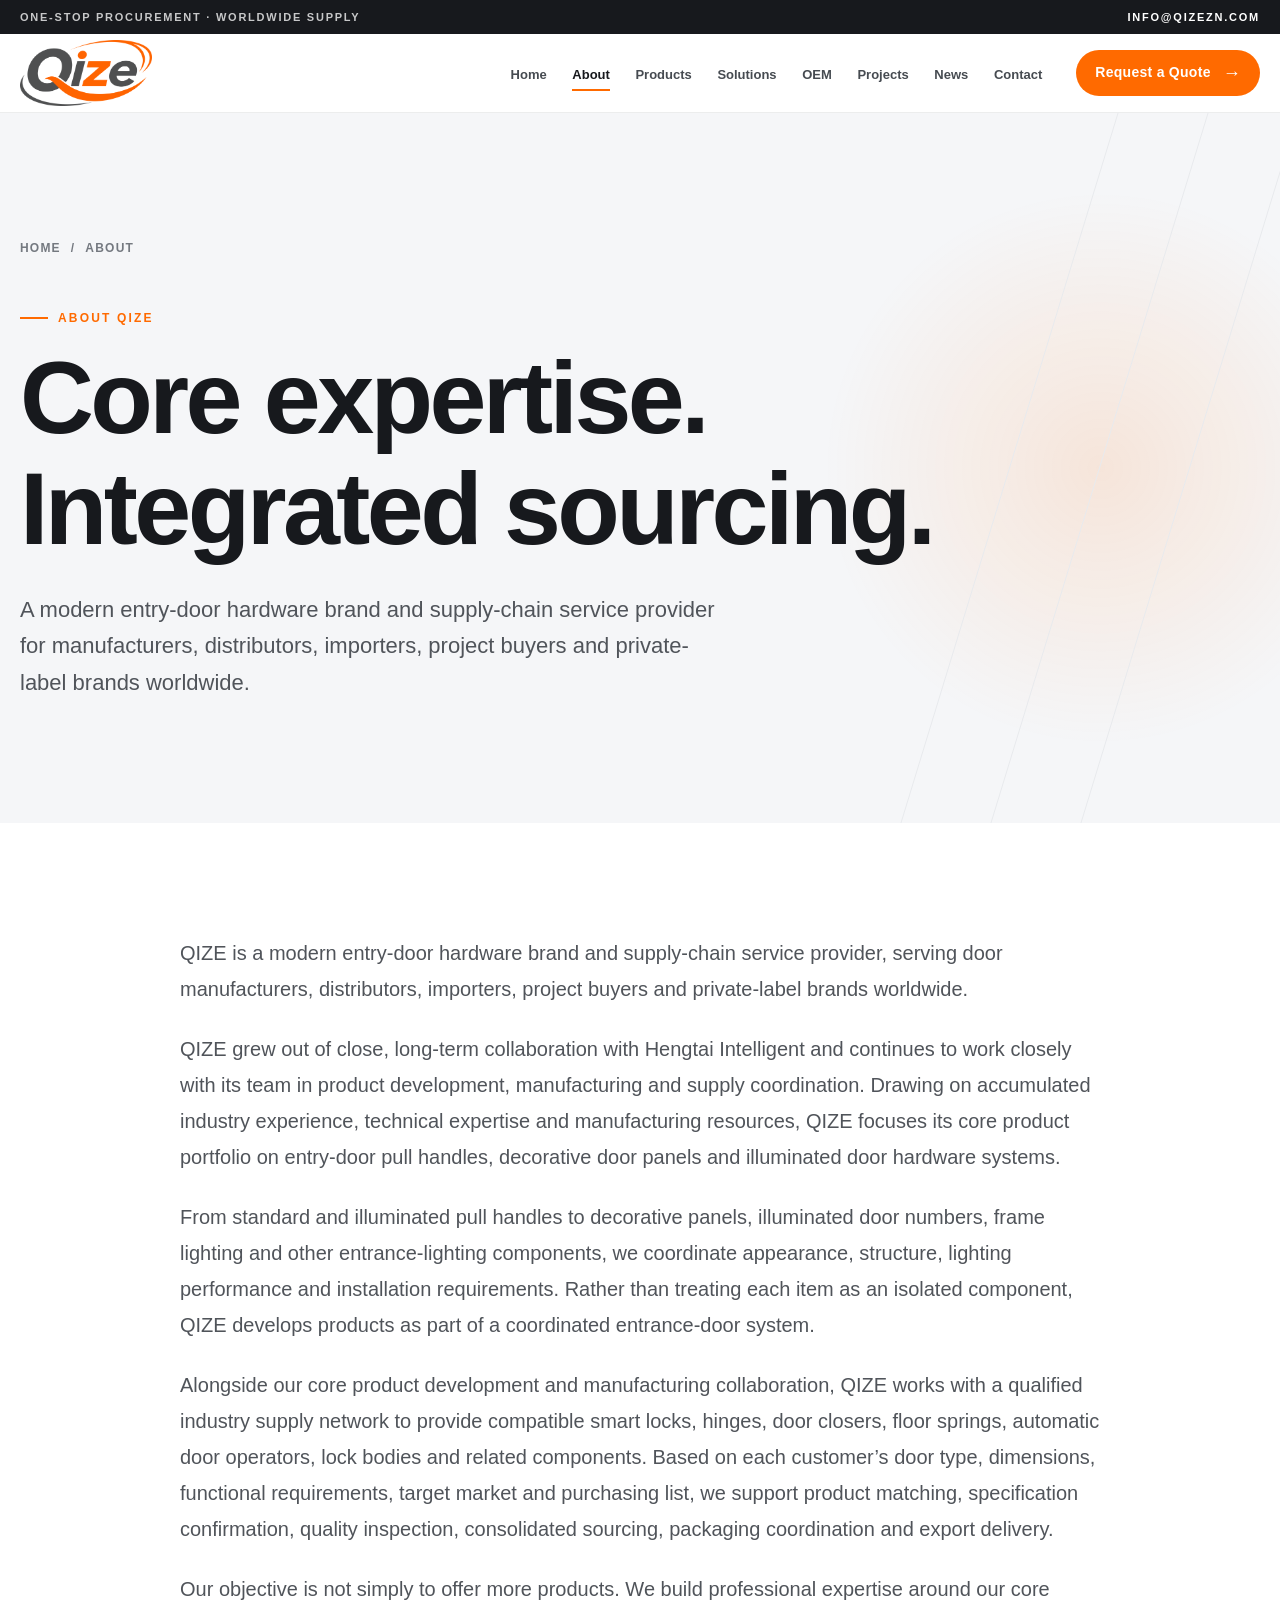
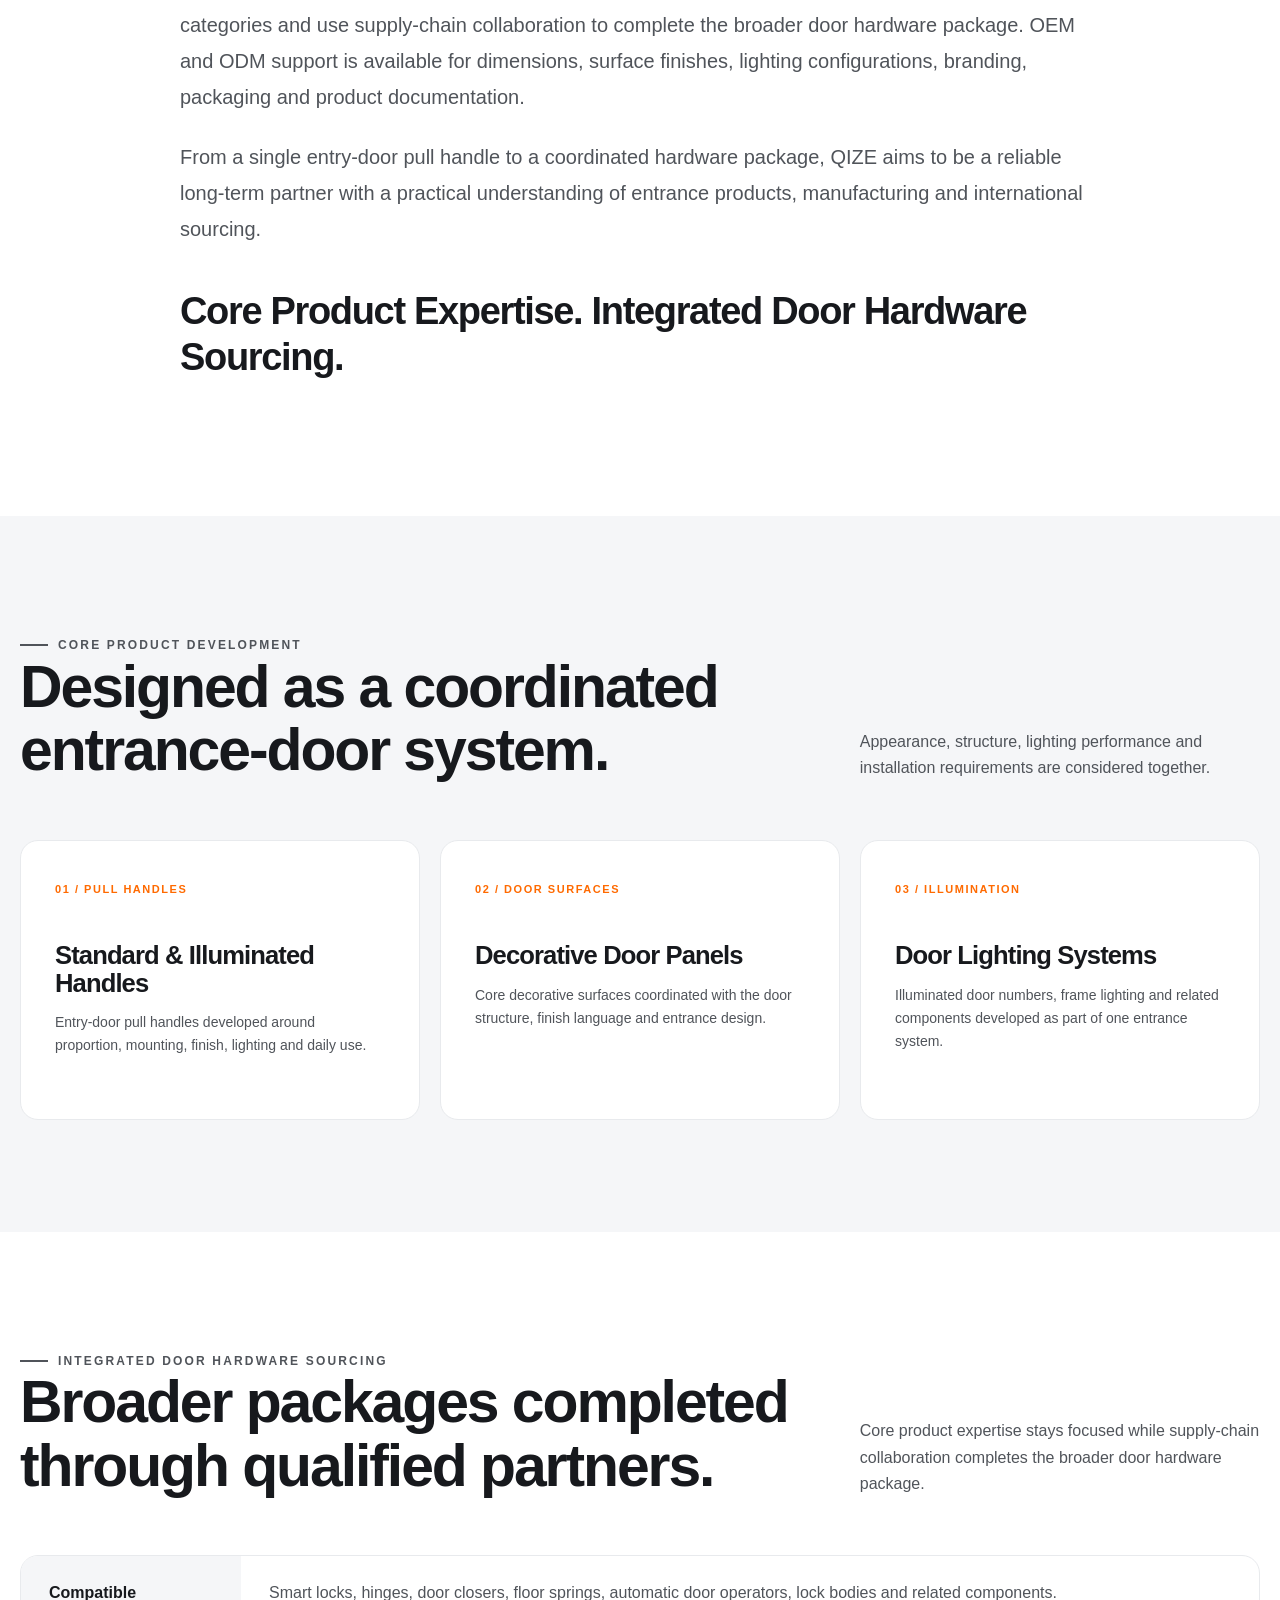
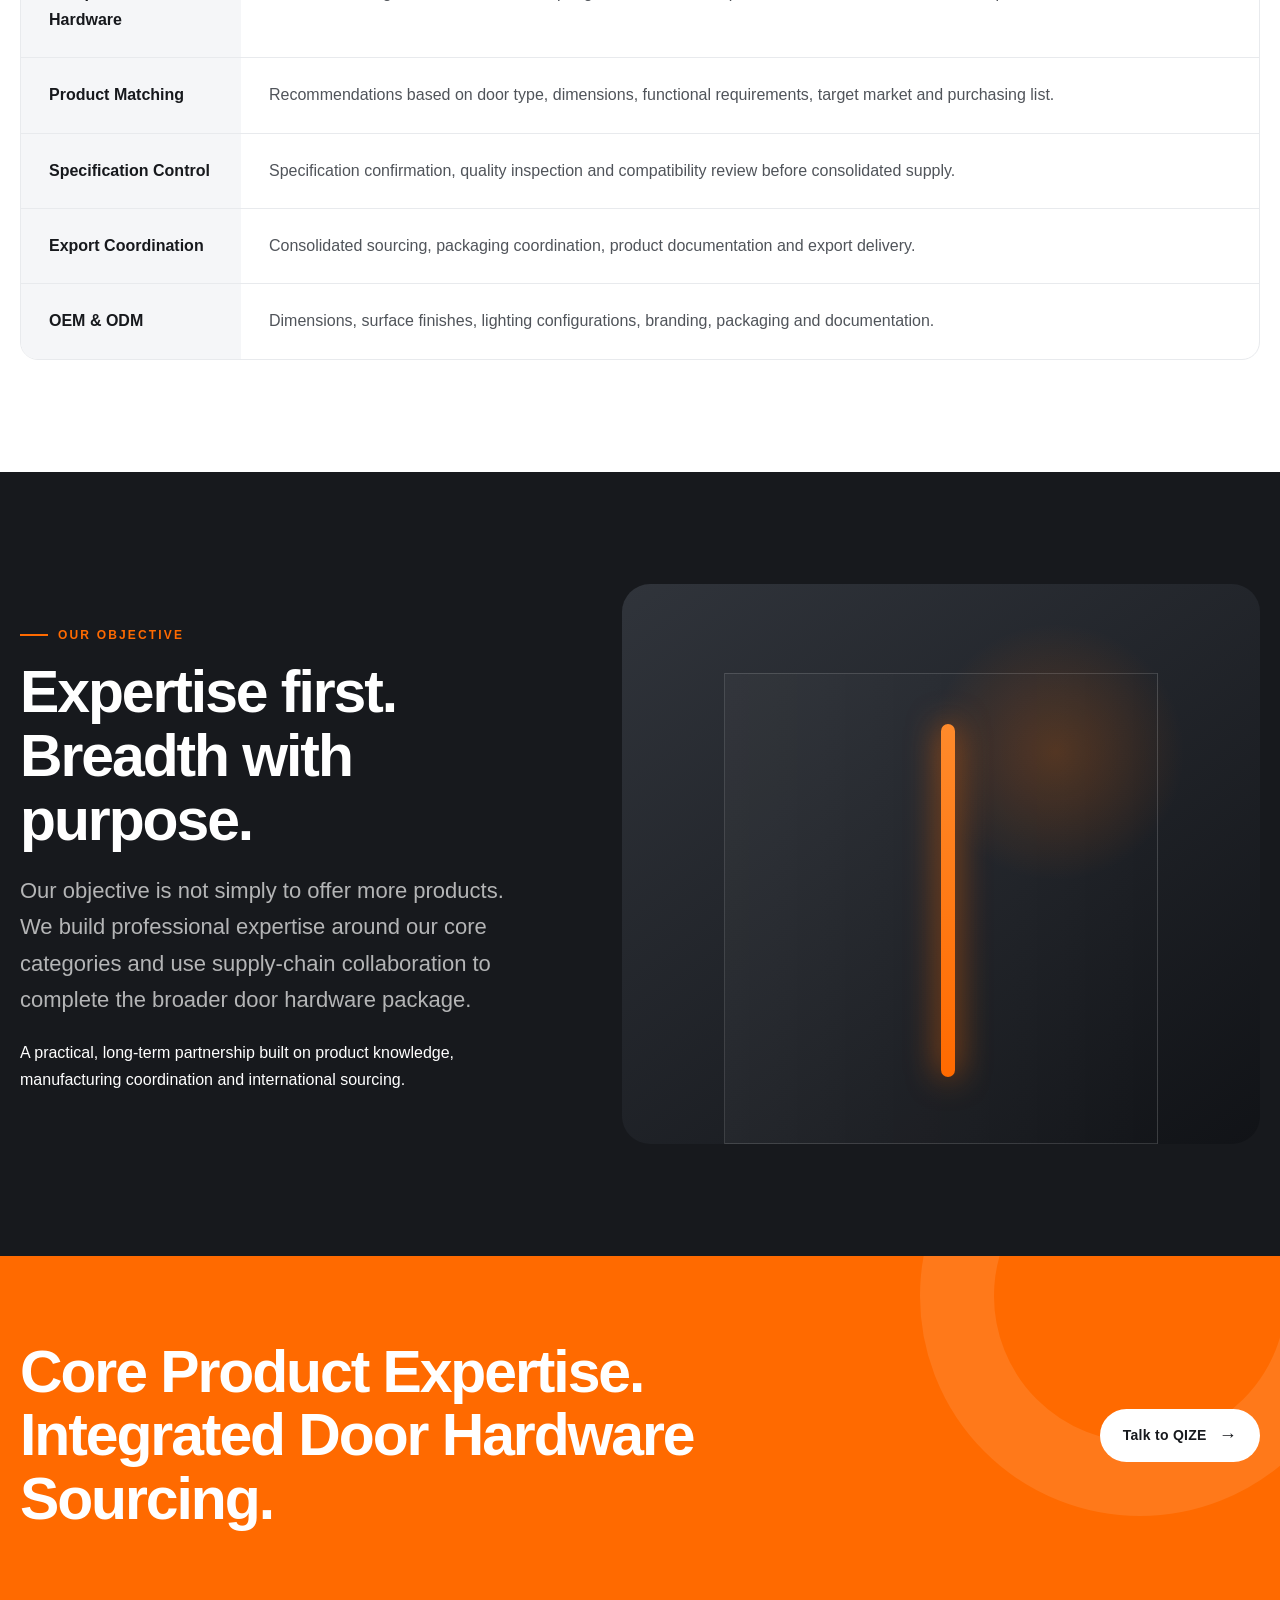
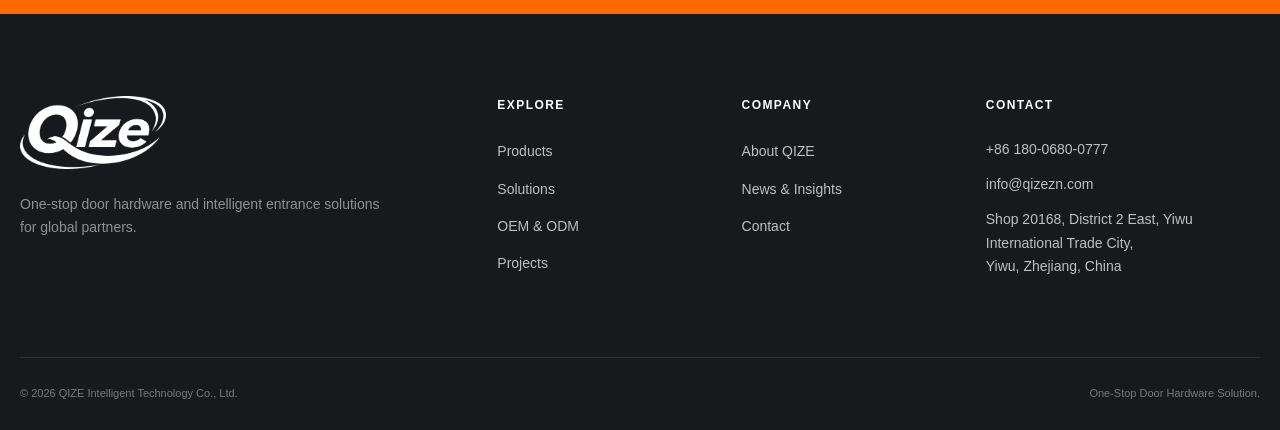
==== about/index.html @ 773aa188 "feat: launch QIZE corporate website foundation" ====
<!doctype html>
<html lang="en">
  <head>
    <meta charset="utf-8" />
    <meta name="viewport" content="width=device-width, initial-scale=1" />
    <title>About QIZE | Global Door Hardware Supplier</title>
    <meta
      name="description"
      content="QIZE is a modern entry-door hardware brand and supply-chain service provider focused on pull handles, decorative door panels, illuminated systems and integrated sourcing."
    />
    <meta name="theme-color" content="#17191d" />
    <link rel="canonical" href="https://www.qizezn.com/about/" />
    <link rel="icon" href="../assets/images/qize-logo.png" />
    <link rel="stylesheet" href="../assets/css/styles.css" />
  </head>
  <body>
    <a class="skip-link" href="#main">Skip to content</a>
    <div class="topbar">
      <div class="container">
        <span>One-Stop Procurement · Worldwide Supply</span>
        <span><a href="mailto:info@qizezn.com">info@qizezn.com</a></span>
      </div>
    </div>
    <header class="site-header">
      <div class="container header-inner">
        <a class="brand" href="../" aria-label="QIZE home">
          <img src="../assets/images/qize-logo.png" alt="QIZE" />
        </a>
        <nav class="desktop-nav" aria-label="Primary navigation">
          <a class="nav-link" href="../">Home</a>
          <a class="nav-link" href="../about/">About</a>
          <a class="nav-link" href="../products/">Products</a>
          <a class="nav-link" href="../solutions/">Solutions</a>
          <a class="nav-link" href="../oem/">OEM</a>
          <a class="nav-link" href="../projects/">Projects</a>
          <a class="nav-link" href="../news/">News</a>
          <a class="nav-link" href="../contact/">Contact</a>
        </nav>
        <a class="btn btn-primary header-cta" href="../contact/">
          Request a Quote <span class="arrow">→</span>
        </a>
        <button class="menu-toggle" type="button" aria-label="Open navigation" aria-expanded="false" data-menu-toggle>
          <span></span><span></span><span></span>
        </button>
      </div>
    </header>

    <main id="main">
      <section class="page-hero">
        <div class="container reveal">
          <div class="breadcrumb"><a href="../">Home</a><span>About</span></div>
          <p class="eyebrow">About QIZE</p>
          <h1>Core expertise. Integrated sourcing.</h1>
          <p class="lead">
            A modern entry-door hardware brand and supply-chain service provider
            for manufacturers, distributors, importers, project buyers and
            private-label brands worldwide.
          </p>
        </div>
      </section>

      <section class="section">
        <div class="container narrative reveal">
          <p>
            QIZE is a modern entry-door hardware brand and supply-chain service
            provider, serving door manufacturers, distributors, importers,
            project buyers and private-label brands worldwide.
          </p>
          <p>
            QIZE grew out of close, long-term collaboration with Hengtai
            Intelligent and continues to work closely with its team in product
            development, manufacturing and supply coordination. Drawing on
            accumulated industry experience, technical expertise and manufacturing
            resources, QIZE focuses its core product portfolio on entry-door pull
            handles, decorative door panels and illuminated door hardware systems.
          </p>
          <p>
            From standard and illuminated pull handles to decorative panels,
            illuminated door numbers, frame lighting and other entrance-lighting
            components, we coordinate appearance, structure, lighting performance
            and installation requirements. Rather than treating each item as an
            isolated component, QIZE develops products as part of a coordinated
            entrance-door system.
          </p>
          <p>
            Alongside our core product development and manufacturing collaboration,
            QIZE works with a qualified industry supply network to provide
            compatible smart locks, hinges, door closers, floor springs, automatic
            door operators, lock bodies and related components. Based on each
            customer’s door type, dimensions, functional requirements, target
            market and purchasing list, we support product matching, specification
            confirmation, quality inspection, consolidated sourcing, packaging
            coordination and export delivery.
          </p>
          <p>
            Our objective is not simply to offer more products. We build
            professional expertise around our core categories and use supply-chain
            collaboration to complete the broader door hardware package. OEM and
            ODM support is available for dimensions, surface finishes, lighting
            configurations, branding, packaging and product documentation.
          </p>
          <p>
            From a single entry-door pull handle to a coordinated hardware package,
            QIZE aims to be a reliable long-term partner with a practical
            understanding of entrance products, manufacturing and international
            sourcing.
          </p>
          <p class="closing-line">
            Core Product Expertise. Integrated Door Hardware Sourcing.
          </p>
        </div>
      </section>

      <section class="section section-muted">
        <div class="container">
          <div class="section-heading reveal">
            <div>
              <p class="eyebrow">Core Product Development</p>
              <h2>Designed as a coordinated entrance-door system.</h2>
            </div>
            <p>Appearance, structure, lighting performance and installation requirements are considered together.</p>
          </div>
          <div class="content-grid">
            <article class="content-card reveal">
              <span class="tag">01 / Pull Handles</span>
              <h3>Standard &amp; Illuminated Handles</h3>
              <p>Entry-door pull handles developed around proportion, mounting, finish, lighting and daily use.</p>
            </article>
            <article class="content-card reveal">
              <span class="tag">02 / Door Surfaces</span>
              <h3>Decorative Door Panels</h3>
              <p>Core decorative surfaces coordinated with the door structure, finish language and entrance design.</p>
            </article>
            <article class="content-card reveal">
              <span class="tag">03 / Illumination</span>
              <h3>Door Lighting Systems</h3>
              <p>Illuminated door numbers, frame lighting and related components developed as part of one entrance system.</p>
            </article>
          </div>
        </div>
      </section>

      <section class="section">
        <div class="container">
          <div class="section-heading reveal">
            <div>
              <p class="eyebrow">Integrated Door Hardware Sourcing</p>
              <h2>Broader packages completed through qualified partners.</h2>
            </div>
            <p>Core product expertise stays focused while supply-chain collaboration completes the broader door hardware package.</p>
          </div>
          <div class="feature-table reveal">
            <div class="feature-row"><strong>Compatible Hardware</strong><span>Smart locks, hinges, door closers, floor springs, automatic door operators, lock bodies and related components.</span></div>
            <div class="feature-row"><strong>Product Matching</strong><span>Recommendations based on door type, dimensions, functional requirements, target market and purchasing list.</span></div>
            <div class="feature-row"><strong>Specification Control</strong><span>Specification confirmation, quality inspection and compatibility review before consolidated supply.</span></div>
            <div class="feature-row"><strong>Export Coordination</strong><span>Consolidated sourcing, packaging coordination, product documentation and export delivery.</span></div>
            <div class="feature-row"><strong>OEM &amp; ODM</strong><span>Dimensions, surface finishes, lighting configurations, branding, packaging and documentation.</span></div>
          </div>
        </div>
      </section>

      <section class="section section-dark">
        <div class="container split">
          <div class="reveal">
            <p class="eyebrow">Our Objective</p>
            <h2>Expertise first. Breadth with purpose.</h2>
            <p class="lead">
              Our objective is not simply to offer more products. We build
              professional expertise around our core categories and use
              supply-chain collaboration to complete the broader door hardware
              package.
            </p>
            <p>
              A practical, long-term partnership built on product knowledge,
              manufacturing coordination and international sourcing.
            </p>
          </div>
          <div class="split-panel reveal" aria-hidden="true"></div>
        </div>
      </section>

      <section class="cta-band">
        <div class="container cta-inner">
          <h2>Core Product Expertise. Integrated Door Hardware Sourcing.</h2>
          <a class="btn btn-light" href="../contact/">Talk to QIZE <span class="arrow">→</span></a>
        </div>
      </section>
    </main>

    <footer class="site-footer">
      <div class="container">
        <div class="footer-grid">
          <div class="footer-brand">
            <img src="../assets/images/qize-logo.png" alt="QIZE" />
            <p>One-stop door hardware and intelligent entrance solutions for global partners.</p>
          </div>
          <div>
            <div class="footer-title">Explore</div>
            <ul class="footer-links"><li><a href="../products/">Products</a></li><li><a href="../solutions/">Solutions</a></li><li><a href="../oem/">OEM &amp; ODM</a></li><li><a href="../projects/">Projects</a></li></ul>
          </div>
          <div>
            <div class="footer-title">Company</div>
            <ul class="footer-links"><li><a href="../about/">About QIZE</a></li><li><a href="../news/">News &amp; Insights</a></li><li><a href="../contact/">Contact</a></li></ul>
          </div>
          <div>
            <div class="footer-title">Contact</div>
            <div class="footer-contact"><a href="tel:+8618006800777">+86 180-0680-0777</a><a href="mailto:info@qizezn.com">info@qizezn.com</a><address>Shop 20168, District 2 East, Yiwu International Trade City,<br />Yiwu, Zhejiang, China</address></div>
          </div>
        </div>
        <div class="footer-bottom"><span>© <span data-year>2026</span> QIZE Intelligent Technology Co., Ltd.</span><span>One-Stop Door Hardware Solution.</span></div>
      </div>
    </footer>
    <script src="../assets/js/site.js" defer></script>
  </body>
</html>
---- assets/css/styles.css ----
:root {
  --orange: #ff6a00;
  --orange-soft: #ff8a2b;
  --ink: #17191d;
  --charcoal: #272b33;
  --gray-700: #50545a;
  --gray-500: #747980;
  --gray-300: #d9dce1;
  --gray-200: #e8eaed;
  --gray-100: #f5f6f8;
  --white: #ffffff;
  --shadow-sm: 0 12px 32px rgba(23, 25, 29, 0.08);
  --shadow-lg: 0 30px 80px rgba(23, 25, 29, 0.14);
  --radius-sm: 10px;
  --radius-md: 18px;
  --radius-lg: 28px;
  --container: 1240px;
  --header-height: 78px;
  --ease: 220ms cubic-bezier(0.2, 0.7, 0.2, 1);
}

*,
*::before,
*::after {
  box-sizing: border-box;
}

html {
  scroll-behavior: smooth;
}

body {
  margin: 0;
  color: var(--ink);
  background: var(--white);
  font-family:
    Inter, "Helvetica Neue", Arial, "Noto Sans", "PingFang SC",
    "Microsoft YaHei", sans-serif;
  font-size: 16px;
  line-height: 1.65;
  -webkit-font-smoothing: antialiased;
}

body.nav-open {
  overflow: hidden;
}

img {
  display: block;
  max-width: 100%;
}

a {
  color: inherit;
  text-decoration: none;
}

button,
input,
textarea,
select {
  font: inherit;
}

button,
a {
  -webkit-tap-highlight-color: transparent;
}

::selection {
  color: var(--white);
  background: var(--orange);
}

.container {
  width: min(calc(100% - 40px), var(--container));
  margin-inline: auto;
}

.section {
  padding: 112px 0;
}

.section-tight {
  padding: 76px 0;
}

.section-muted {
  background: var(--gray-100);
}

.section-dark {
  color: var(--white);
  background: var(--ink);
}

.eyebrow {
  display: inline-flex;
  align-items: center;
  gap: 10px;
  margin: 0 0 18px;
  color: var(--orange);
  font-size: 12px;
  font-weight: 760;
  letter-spacing: 0.18em;
  line-height: 1.2;
  text-transform: uppercase;
}

.eyebrow::before {
  width: 28px;
  height: 2px;
  background: currentColor;
  content: "";
}

h1,
h2,
h3,
p {
  margin-top: 0;
}

h1,
h2,
h3 {
  line-height: 1.08;
  letter-spacing: -0.035em;
}

h1 {
  margin-bottom: 28px;
  font-size: clamp(48px, 7.4vw, 104px);
  font-weight: 680;
}

h2 {
  margin-bottom: 22px;
  font-size: clamp(38px, 4.6vw, 66px);
  font-weight: 660;
}

h3 {
  margin-bottom: 14px;
  font-size: clamp(22px, 2vw, 30px);
  font-weight: 660;
}

.lead {
  max-width: 700px;
  color: var(--gray-700);
  font-size: clamp(18px, 2vw, 22px);
  line-height: 1.65;
}

.section-dark .lead {
  color: rgba(255, 255, 255, 0.68);
}

.section-heading {
  display: grid;
  grid-template-columns: minmax(0, 1fr) minmax(260px, 0.52fr);
  gap: 70px;
  align-items: end;
  margin-bottom: 58px;
}

.section-heading h2 {
  max-width: 850px;
  margin-bottom: 0;
}

.section-heading p {
  margin: 0;
  color: var(--gray-700);
}

.button-row {
  display: flex;
  flex-wrap: wrap;
  gap: 14px;
  margin-top: 34px;
}

.btn {
  display: inline-flex;
  min-height: 52px;
  align-items: center;
  justify-content: center;
  gap: 12px;
  padding: 14px 22px;
  border: 1px solid transparent;
  border-radius: 999px;
  cursor: pointer;
  font-size: 14px;
  font-weight: 720;
  letter-spacing: 0.02em;
  transition:
    transform var(--ease),
    background-color var(--ease),
    border-color var(--ease),
    color var(--ease);
}

.btn:hover {
  transform: translateY(-2px);
}

.btn-primary {
  color: var(--white);
  background: var(--orange);
}

.btn-primary:hover {
  background: #ed6200;
}

.btn-dark {
  color: var(--white);
  background: var(--ink);
}

.btn-dark:hover {
  background: var(--charcoal);
}

.btn-outline {
  color: var(--ink);
  border-color: var(--gray-300);
  background: transparent;
}

.btn-outline:hover {
  border-color: var(--ink);
}

.btn-light {
  color: var(--ink);
  background: var(--white);
}

.btn .arrow {
  font-size: 18px;
  line-height: 1;
  transition: transform var(--ease);
}

.btn:hover .arrow {
  transform: translateX(4px);
}

.topbar {
  position: relative;
  z-index: 20;
  color: rgba(255, 255, 255, 0.76);
  background: var(--ink);
  font-size: 11px;
  font-weight: 650;
  letter-spacing: 0.16em;
  text-transform: uppercase;
}

.topbar .container {
  display: flex;
  min-height: 34px;
  align-items: center;
  justify-content: space-between;
  gap: 20px;
}

.topbar a {
  color: var(--white);
  transition: color var(--ease);
}

.topbar a:hover {
  color: var(--orange);
}

.site-header {
  position: sticky;
  top: 0;
  z-index: 50;
  border-bottom: 1px solid rgba(23, 25, 29, 0.08);
  background: rgba(255, 255, 255, 0.92);
  backdrop-filter: blur(16px);
}

.header-inner {
  display: flex;
  min-height: var(--header-height);
  align-items: center;
  justify-content: space-between;
  gap: 34px;
}

.brand {
  display: inline-flex;
  flex: 0 0 auto;
  align-items: center;
}

.brand img {
  width: 132px;
  height: auto;
}

.desktop-nav {
  display: flex;
  align-items: center;
  gap: clamp(18px, 2vw, 32px);
  margin-left: auto;
}

.nav-link {
  position: relative;
  padding: 28px 0 24px;
  color: #464b51;
  font-size: 13px;
  font-weight: 680;
}

.nav-link::after {
  position: absolute;
  right: 0;
  bottom: 19px;
  left: 0;
  height: 2px;
  background: var(--orange);
  content: "";
  transform: scaleX(0);
  transform-origin: right;
  transition: transform var(--ease);
}

.nav-link:hover,
.nav-link.active {
  color: var(--ink);
}

.nav-link:hover::after,
.nav-link.active::after {
  transform: scaleX(1);
  transform-origin: left;
}

.header-cta {
  min-height: 44px;
  padding: 10px 18px;
}

.menu-toggle {
  display: none;
  width: 44px;
  height: 44px;
  padding: 0;
  border: 0;
  background: transparent;
  cursor: pointer;
}

.menu-toggle span {
  display: block;
  width: 22px;
  height: 2px;
  margin: 5px auto;
  background: var(--ink);
  transition:
    transform var(--ease),
    opacity var(--ease);
}

.nav-open .menu-toggle span:first-child {
  transform: translateY(7px) rotate(45deg);
}

.nav-open .menu-toggle span:nth-child(2) {
  opacity: 0;
}

.nav-open .menu-toggle span:last-child {
  transform: translateY(-7px) rotate(-45deg);
}

.hero {
  position: relative;
  min-height: calc(100svh - 112px);
  overflow: hidden;
  background:
    radial-gradient(circle at 88% 20%, rgba(255, 106, 0, 0.1), transparent 28%),
    linear-gradient(135deg, #ffffff 0%, #f5f6f8 100%);
}

.hero .container {
  display: grid;
  min-height: calc(100svh - 112px);
  grid-template-columns: minmax(0, 1.08fr) minmax(420px, 0.92fr);
  gap: 60px;
  align-items: center;
  padding-top: 74px;
  padding-bottom: 74px;
}

.hero-copy {
  position: relative;
  z-index: 2;
}

.hero h1 span {
  display: block;
  color: var(--orange);
}

.hero-copy .lead {
  max-width: 640px;
}

.hero-note {
  display: flex;
  flex-wrap: wrap;
  gap: 10px 24px;
  margin-top: 36px;
  color: var(--gray-700);
  font-size: 13px;
  font-weight: 620;
}

.hero-note span {
  display: inline-flex;
  align-items: center;
  gap: 9px;
}

.hero-note span::before {
  width: 6px;
  height: 6px;
  border-radius: 50%;
  background: var(--orange);
  content: "";
}

.hero-visual {
  position: relative;
  min-height: 640px;
}

.door-stage {
  position: absolute;
  inset: 2% 0 2% 10%;
  overflow: hidden;
  border-radius: var(--radius-lg);
  background:
    linear-gradient(90deg, transparent 49.8%, rgba(255, 255, 255, 0.05) 50%),
    linear-gradient(#202329, #0e0f12);
  box-shadow: var(--shadow-lg);
}

.door-stage::before {
  position: absolute;
  inset: 0;
  opacity: 0.45;
  background:
    linear-gradient(115deg, transparent 0 44%, rgba(255, 255, 255, 0.035) 45% 46%, transparent 47%),
    linear-gradient(65deg, transparent 0 64%, rgba(255, 255, 255, 0.025) 65% 66%, transparent 67%);
  content: "";
}

.door-panel {
  position: absolute;
  inset: 50px 46px;
  border: 1px solid rgba(255, 255, 255, 0.1);
  background:
    linear-gradient(90deg, rgba(255, 255, 255, 0.04), transparent 22%),
    #191b20;
}

.door-panel::before,
.door-panel::after {
  position: absolute;
  right: 9%;
  left: 9%;
  height: 1px;
  background: rgba(255, 255, 255, 0.1);
  content: "";
}

.door-panel::before {
  top: 30%;
}

.door-panel::after {
  bottom: 25%;
}

.pull-handle {
  position: absolute;
  top: 19%;
  bottom: 18%;
  left: 42%;
  width: 38px;
  border: 1px solid rgba(255, 255, 255, 0.28);
  border-radius: 22px;
  background: linear-gradient(90deg, #24272d, #7b8087 48%, #272a30);
  box-shadow:
    -18px 0 35px rgba(0, 0, 0, 0.48),
    0 0 26px rgba(255, 106, 0, 0.24);
}

.pull-handle::before {
  position: absolute;
  inset: 12px 5px;
  border-radius: 16px;
  background: linear-gradient(180deg, var(--orange-soft), var(--orange), #c74f00);
  box-shadow: 0 0 24px rgba(255, 106, 0, 0.8);
  content: "";
  opacity: 0.84;
}

.pull-handle::after {
  position: absolute;
  top: 46%;
  left: 50%;
  width: 76px;
  height: 6px;
  border-radius: 4px;
  background: #4d5158;
  content: "";
  transform: translateX(-50%);
}

.visual-label {
  position: absolute;
  right: -12px;
  bottom: 52px;
  z-index: 2;
  width: 230px;
  padding: 24px;
  border-left: 3px solid var(--orange);
  color: var(--white);
  background: rgba(39, 43, 51, 0.92);
  box-shadow: var(--shadow-sm);
  backdrop-filter: blur(12px);
}

.visual-label strong {
  display: block;
  margin-bottom: 8px;
  font-size: 16px;
}

.visual-label span {
  color: rgba(255, 255, 255, 0.64);
  font-size: 12px;
}

.marquee {
  overflow: hidden;
  border-block: 1px solid var(--gray-200);
  background: var(--white);
}

.marquee-track {
  display: flex;
  width: max-content;
  animation: marquee 26s linear infinite;
}

.marquee-track span {
  padding: 18px 24px;
  color: var(--gray-700);
  font-size: 12px;
  font-weight: 700;
  letter-spacing: 0.13em;
  text-transform: uppercase;
}

.marquee-track span::after {
  margin-left: 48px;
  color: var(--orange);
  content: "•";
}

@keyframes marquee {
  to {
    transform: translateX(-50%);
  }
}

.product-grid {
  display: grid;
  grid-template-columns: repeat(12, minmax(0, 1fr));
  gap: 18px;
}

.product-card {
  position: relative;
  min-height: 370px;
  overflow: hidden;
  padding: 34px;
  border: 1px solid var(--gray-200);
  border-radius: var(--radius-md);
  background: var(--white);
  transition:
    transform var(--ease),
    box-shadow var(--ease),
    border-color var(--ease);
}

.product-card:nth-child(1),
.product-card:nth-child(6) {
  grid-column: span 7;
}

.product-card:nth-child(2),
.product-card:nth-child(5) {
  grid-column: span 5;
}

.product-card:nth-child(3),
.product-card:nth-child(4) {
  grid-column: span 6;
}

.product-card:hover {
  border-color: transparent;
  box-shadow: var(--shadow-lg);
  transform: translateY(-6px);
}

.product-number {
  color: var(--orange);
  font-size: 11px;
  font-weight: 760;
  letter-spacing: 0.16em;
}

.product-card h3 {
  max-width: 360px;
  margin-top: 22px;
}

.product-card p {
  position: relative;
  z-index: 2;
  max-width: 390px;
  color: var(--gray-700);
  font-size: 14px;
}

.product-art {
  position: absolute;
  right: 18px;
  bottom: 0;
  width: 46%;
  height: 70%;
  opacity: 0.9;
}

.product-art::before {
  position: absolute;
  right: 18%;
  bottom: 0;
  width: 50%;
  height: 88%;
  border-radius: 24px 24px 0 0;
  background: linear-gradient(120deg, #3f434a, #15171b);
  box-shadow: -18px 16px 35px rgba(23, 25, 29, 0.18);
  content: "";
}

.product-art::after {
  position: absolute;
  right: 39%;
  bottom: 14%;
  width: 8px;
  height: 55%;
  border-radius: 8px;
  background: var(--orange);
  box-shadow: 0 0 18px rgba(255, 106, 0, 0.7);
  content: "";
}

.product-card:nth-child(2) .product-art::after,
.product-card:nth-child(4) .product-art::after {
  width: 38px;
  height: 38px;
  border: 7px solid var(--orange);
  border-radius: 50%;
  background: transparent;
}

.product-card:nth-child(3) .product-art::before {
  width: 62%;
  height: 58%;
  border-radius: 50%;
}

.product-card:nth-child(3) .product-art::after {
  right: 20%;
  bottom: 24%;
  width: 60%;
  height: 8px;
}

.product-card:nth-child(5) .product-art::before {
  width: 76%;
  height: 48%;
  border-radius: 8px;
  background:
    repeating-linear-gradient(90deg, transparent 0 16px, rgba(255, 255, 255, 0.08) 17px 18px),
    #2b2e34;
}

.product-card:nth-child(6) .product-art::after {
  right: 26%;
  width: 18%;
  height: 6px;
  box-shadow:
    0 -35px 0 var(--orange),
    0 -70px 0 var(--orange);
}

.stats {
  display: grid;
  grid-template-columns: repeat(4, 1fr);
  border: 1px solid rgba(255, 255, 255, 0.12);
  border-radius: var(--radius-md);
}

.stat {
  min-height: 190px;
  padding: 34px;
  border-right: 1px solid rgba(255, 255, 255, 0.12);
}

.stat:last-child {
  border-right: 0;
}

.stat-value {
  display: block;
  margin-bottom: 18px;
  color: var(--orange);
  font-size: clamp(36px, 4vw, 56px);
  font-weight: 660;
  letter-spacing: -0.05em;
  line-height: 1;
}

.stat-label {
  color: rgba(255, 255, 255, 0.68);
  font-size: 13px;
}

.process-grid {
  display: grid;
  grid-template-columns: repeat(4, 1fr);
  gap: 1px;
  overflow: hidden;
  border: 1px solid var(--gray-200);
  border-radius: var(--radius-md);
  background: var(--gray-200);
}

.process-card {
  min-height: 310px;
  padding: 34px;
  background: var(--white);
}

.process-step {
  display: flex;
  width: 42px;
  height: 42px;
  align-items: center;
  justify-content: center;
  margin-bottom: 68px;
  border: 1px solid var(--gray-300);
  border-radius: 50%;
  color: var(--orange);
  font-size: 12px;
  font-weight: 760;
}

.process-card p {
  color: var(--gray-700);
  font-size: 14px;
}

.split {
  display: grid;
  grid-template-columns: minmax(0, 0.9fr) minmax(0, 1.1fr);
  gap: 80px;
  align-items: center;
}

.split-panel {
  position: relative;
  min-height: 560px;
  overflow: hidden;
  border-radius: var(--radius-lg);
  background:
    radial-gradient(circle at 68% 30%, rgba(255, 106, 0, 0.22), transparent 22%),
    linear-gradient(145deg, #30343b, #111317);
}

.split-panel::before {
  position: absolute;
  top: 16%;
  right: 16%;
  bottom: 0;
  left: 16%;
  border: 1px solid rgba(255, 255, 255, 0.14);
  background: linear-gradient(90deg, rgba(255, 255, 255, 0.035), transparent);
  content: "";
}

.split-panel::after {
  position: absolute;
  top: 25%;
  bottom: 12%;
  left: 50%;
  width: 14px;
  border-radius: 10px;
  background: linear-gradient(var(--orange-soft), var(--orange));
  box-shadow: 0 0 32px rgba(255, 106, 0, 0.72);
  content: "";
}

.check-list {
  display: grid;
  gap: 17px;
  margin: 34px 0 0;
  padding: 0;
  list-style: none;
}

.check-list li {
  display: flex;
  align-items: flex-start;
  gap: 14px;
  color: var(--gray-700);
}

.check-list li::before {
  display: flex;
  width: 24px;
  height: 24px;
  flex: 0 0 auto;
  align-items: center;
  justify-content: center;
  border-radius: 50%;
  color: var(--white);
  background: var(--orange);
  content: "✓";
  font-size: 12px;
  font-weight: 800;
}

.narrative {
  max-width: 920px;
  margin-inline: auto;
}

.narrative p {
  margin-bottom: 24px;
  color: var(--gray-700);
  font-size: clamp(17px, 1.6vw, 20px);
  line-height: 1.8;
}

.narrative .closing-line {
  margin-top: 42px;
  color: var(--ink);
  font-size: clamp(24px, 3vw, 38px);
  font-weight: 680;
  letter-spacing: -0.035em;
  line-height: 1.2;
}

.cta-band {
  position: relative;
  overflow: hidden;
  padding: 84px 0;
  color: var(--white);
  background: var(--orange);
}

.cta-band::after {
  position: absolute;
  top: -180px;
  right: -80px;
  width: 440px;
  height: 440px;
  border: 74px solid rgba(255, 255, 255, 0.1);
  border-radius: 50%;
  content: "";
}

.cta-inner {
  position: relative;
  z-index: 2;
  display: flex;
  align-items: center;
  justify-content: space-between;
  gap: 50px;
}

.cta-inner h2 {
  max-width: 780px;
  margin: 0;
}

.page-hero {
  position: relative;
  overflow: hidden;
  padding: 126px 0 100px;
  background:
    radial-gradient(circle at 86% 50%, rgba(255, 106, 0, 0.12), transparent 24%),
    var(--gray-100);
}

.page-hero::after {
  position: absolute;
  top: 0;
  right: 7%;
  width: 1px;
  height: 100%;
  background: var(--gray-200);
  box-shadow:
    -90px 0 0 var(--gray-200),
    -180px 0 0 var(--gray-200);
  content: "";
  transform: skewX(-17deg);
}

.page-hero .container {
  position: relative;
  z-index: 2;
}

.page-hero h1 {
  max-width: 980px;
  font-size: clamp(54px, 8vw, 108px);
}

.breadcrumb {
  display: flex;
  flex-wrap: wrap;
  gap: 10px;
  margin-bottom: 42px;
  color: var(--gray-500);
  font-size: 12px;
  font-weight: 700;
  letter-spacing: 0.1em;
  text-transform: uppercase;
}

.breadcrumb a:hover {
  color: var(--orange);
}

.breadcrumb span::before {
  margin-right: 10px;
  content: "/";
}

.content-grid {
  display: grid;
  grid-template-columns: repeat(3, minmax(0, 1fr));
  gap: 20px;
}

.content-card {
  min-height: 280px;
  padding: 34px;
  border: 1px solid var(--gray-200);
  border-radius: var(--radius-md);
  background: var(--white);
}

.content-card .tag {
  display: inline-flex;
  margin-bottom: 44px;
  color: var(--orange);
  font-size: 11px;
  font-weight: 760;
  letter-spacing: 0.14em;
  text-transform: uppercase;
}

.content-card p {
  color: var(--gray-700);
  font-size: 14px;
}

.feature-table {
  overflow: hidden;
  border: 1px solid var(--gray-200);
  border-radius: var(--radius-md);
}

.feature-row {
  display: grid;
  grid-template-columns: 220px minmax(0, 1fr);
  border-bottom: 1px solid var(--gray-200);
}

.feature-row:last-child {
  border-bottom: 0;
}

.feature-row > * {
  padding: 24px 28px;
}

.feature-row strong {
  background: var(--gray-100);
}

.feature-row span {
  color: var(--gray-700);
}

.project-list {
  display: grid;
  gap: 18px;
}

.project-item {
  display: grid;
  grid-template-columns: 120px minmax(0, 1fr) 38px;
  gap: 28px;
  align-items: center;
  padding: 30px 0;
  border-bottom: 1px solid var(--gray-200);
  transition: padding var(--ease);
}

.project-item:hover {
  padding-inline: 12px;
}

.project-item .project-index {
  color: var(--orange);
  font-size: 12px;
  font-weight: 740;
}

.project-item h3 {
  margin: 0;
}

.project-item p {
  margin: 8px 0 0;
  color: var(--gray-700);
}

.project-item .project-arrow {
  color: var(--orange);
  font-size: 26px;
}

.contact-grid {
  display: grid;
  grid-template-columns: minmax(0, 0.78fr) minmax(0, 1.22fr);
  gap: 90px;
  align-items: start;
}

.contact-details {
  display: grid;
  gap: 30px;
  margin-top: 42px;
}

.contact-detail {
  padding-bottom: 24px;
  border-bottom: 1px solid var(--gray-200);
}

.contact-detail small {
  display: block;
  margin-bottom: 8px;
  color: var(--gray-500);
  font-size: 10px;
  font-weight: 740;
  letter-spacing: 0.15em;
  text-transform: uppercase;
}

.contact-detail a,
.contact-detail address {
  font-size: 18px;
  font-style: normal;
  font-weight: 620;
}

.contact-detail a:hover {
  color: var(--orange);
}

.inquiry-form {
  padding: 42px;
  border-radius: var(--radius-md);
  background: var(--gray-100);
}

.form-grid {
  display: grid;
  grid-template-columns: repeat(2, minmax(0, 1fr));
  gap: 18px;
}

.form-field {
  display: grid;
  gap: 8px;
}

.form-field.full {
  grid-column: 1 / -1;
}

.form-field label {
  font-size: 12px;
  font-weight: 700;
}

.form-field input,
.form-field textarea,
.form-field select {
  width: 100%;
  min-height: 52px;
  padding: 13px 15px;
  border: 1px solid transparent;
  border-radius: var(--radius-sm);
  outline: none;
  background: var(--white);
  transition: border-color var(--ease);
}

.form-field textarea {
  min-height: 150px;
  resize: vertical;
}

.form-field input:focus,
.form-field textarea:focus,
.form-field select:focus {
  border-color: var(--orange);
}

.form-note {
  margin: 18px 0 0;
  color: var(--gray-500);
  font-size: 12px;
}

.site-footer {
  padding: 82px 0 28px;
  color: rgba(255, 255, 255, 0.72);
  background: var(--ink);
}

.footer-grid {
  display: grid;
  grid-template-columns: 1.5fr 0.65fr 0.65fr 1fr;
  gap: 66px;
  padding-bottom: 64px;
}

.footer-brand img {
  width: 146px;
  margin-bottom: 24px;
  filter: brightness(0) invert(1);
}

.footer-brand p {
  max-width: 360px;
  color: rgba(255, 255, 255, 0.52);
  font-size: 14px;
}

.footer-title {
  margin-bottom: 22px;
  color: var(--white);
  font-size: 12px;
  font-weight: 750;
  letter-spacing: 0.12em;
  text-transform: uppercase;
}

.footer-links {
  display: grid;
  gap: 11px;
  padding: 0;
  list-style: none;
}

.footer-links a {
  font-size: 14px;
  transition: color var(--ease);
}

.footer-links a:hover {
  color: var(--orange);
}

.footer-contact {
  display: grid;
  gap: 12px;
  font-size: 14px;
}

.footer-contact address {
  font-style: normal;
}

.footer-bottom {
  display: flex;
  align-items: center;
  justify-content: space-between;
  gap: 24px;
  padding-top: 26px;
  border-top: 1px solid rgba(255, 255, 255, 0.1);
  color: rgba(255, 255, 255, 0.42);
  font-size: 11px;
}

.reveal {
  opacity: 0;
  transform: translateY(22px);
  transition:
    opacity 680ms ease,
    transform 680ms ease;
}

.reveal.visible {
  opacity: 1;
  transform: translateY(0);
}

.skip-link {
  position: fixed;
  top: 12px;
  left: 12px;
  z-index: 100;
  padding: 10px 14px;
  color: var(--white);
  background: var(--ink);
  transform: translateY(-150%);
  transition: transform var(--ease);
}

.skip-link:focus {
  transform: translateY(0);
}

@media (prefers-reduced-motion: reduce) {
  *,
  *::before,
  *::after {
    scroll-behavior: auto !important;
    animation-duration: 0.01ms !important;
    animation-iteration-count: 1 !important;
    transition-duration: 0.01ms !important;
  }
}

@media (max-width: 1080px) {
  .desktop-nav,
  .header-cta {
    display: none;
  }

  .menu-toggle {
    display: block;
  }

  .desktop-nav {
    position: fixed;
    top: calc(34px + var(--header-height));
    right: 0;
    bottom: 0;
    left: 0;
    z-index: 40;
    padding: 28px 22px 70px;
    overflow-y: auto;
    background: var(--white);
  }

  .nav-open .desktop-nav {
    display: grid;
    align-content: start;
    gap: 0;
  }

  .nav-link {
    padding: 18px 4px;
    border-bottom: 1px solid var(--gray-200);
    font-size: 18px;
  }

  .nav-link::after {
    display: none;
  }

  .hero .container {
    grid-template-columns: 1fr;
  }

  .hero-visual {
    min-height: 560px;
  }

  .section-heading,
  .split,
  .contact-grid {
    grid-template-columns: 1fr;
  }

  .product-card:nth-child(n) {
    grid-column: span 6;
  }

  .stats,
  .process-grid {
    grid-template-columns: repeat(2, 1fr);
  }

  .stat:nth-child(2) {
    border-right: 0;
  }

  .stat:nth-child(-n + 2) {
    border-bottom: 1px solid rgba(255, 255, 255, 0.12);
  }

  .footer-grid {
    grid-template-columns: 1.5fr 1fr 1fr;
  }

  .footer-grid > :last-child {
    grid-column: 1 / -1;
  }
}

@media (max-width: 760px) {
  :root {
    --header-height: 68px;
  }

  .container {
    width: min(calc(100% - 28px), var(--container));
  }

  .section {
    padding: 78px 0;
  }

  .section-tight {
    padding: 58px 0;
  }

  .topbar .container {
    min-height: 30px;
    justify-content: center;
  }

  .topbar span:last-child {
    display: none;
  }

  .desktop-nav {
    top: calc(30px + var(--header-height));
  }

  .brand img {
    width: 110px;
  }

  .hero,
  .hero .container {
    min-height: auto;
  }

  .hero .container {
    gap: 38px;
    padding-top: 72px;
    padding-bottom: 48px;
  }

  .hero h1 {
    font-size: clamp(48px, 15vw, 72px);
  }

  .hero-visual {
    min-height: 430px;
  }

  .door-stage {
    inset: 0;
  }

  .door-panel {
    inset: 28px 24px;
  }

  .visual-label {
    right: 0;
    bottom: 24px;
    width: 205px;
  }

  .section-heading {
    gap: 20px;
    margin-bottom: 40px;
  }

  .product-grid {
    grid-template-columns: 1fr;
  }

  .product-card:nth-child(n) {
    min-height: 330px;
    grid-column: 1;
  }

  .product-art {
    width: 56%;
    opacity: 0.75;
  }

  .stats,
  .process-grid,
  .content-grid,
  .form-grid {
    grid-template-columns: 1fr;
  }

  .stat {
    border-right: 0;
    border-bottom: 1px solid rgba(255, 255, 255, 0.12);
  }

  .stat:last-child {
    border-bottom: 0;
  }

  .process-card {
    min-height: auto;
  }

  .process-step {
    margin-bottom: 38px;
  }

  .split {
    gap: 44px;
  }

  .split-panel {
    min-height: 420px;
  }

  .cta-inner {
    display: grid;
  }

  .page-hero {
    padding: 88px 0 72px;
  }

  .page-hero h1 {
    font-size: clamp(52px, 15vw, 78px);
  }

  .feature-row {
    grid-template-columns: 1fr;
  }

  .feature-row > * {
    padding: 18px 20px;
  }

  .feature-row span {
    padding-top: 0;
  }

  .project-item {
    grid-template-columns: 48px minmax(0, 1fr) 24px;
    gap: 12px;
  }

  .inquiry-form {
    padding: 26px 18px;
  }

  .form-field.full {
    grid-column: auto;
  }

  .footer-grid {
    grid-template-columns: 1fr 1fr;
    gap: 44px 28px;
  }

  .footer-brand,
  .footer-grid > :last-child {
    grid-column: 1 / -1;
  }

  .footer-bottom {
    display: grid;
  }
}
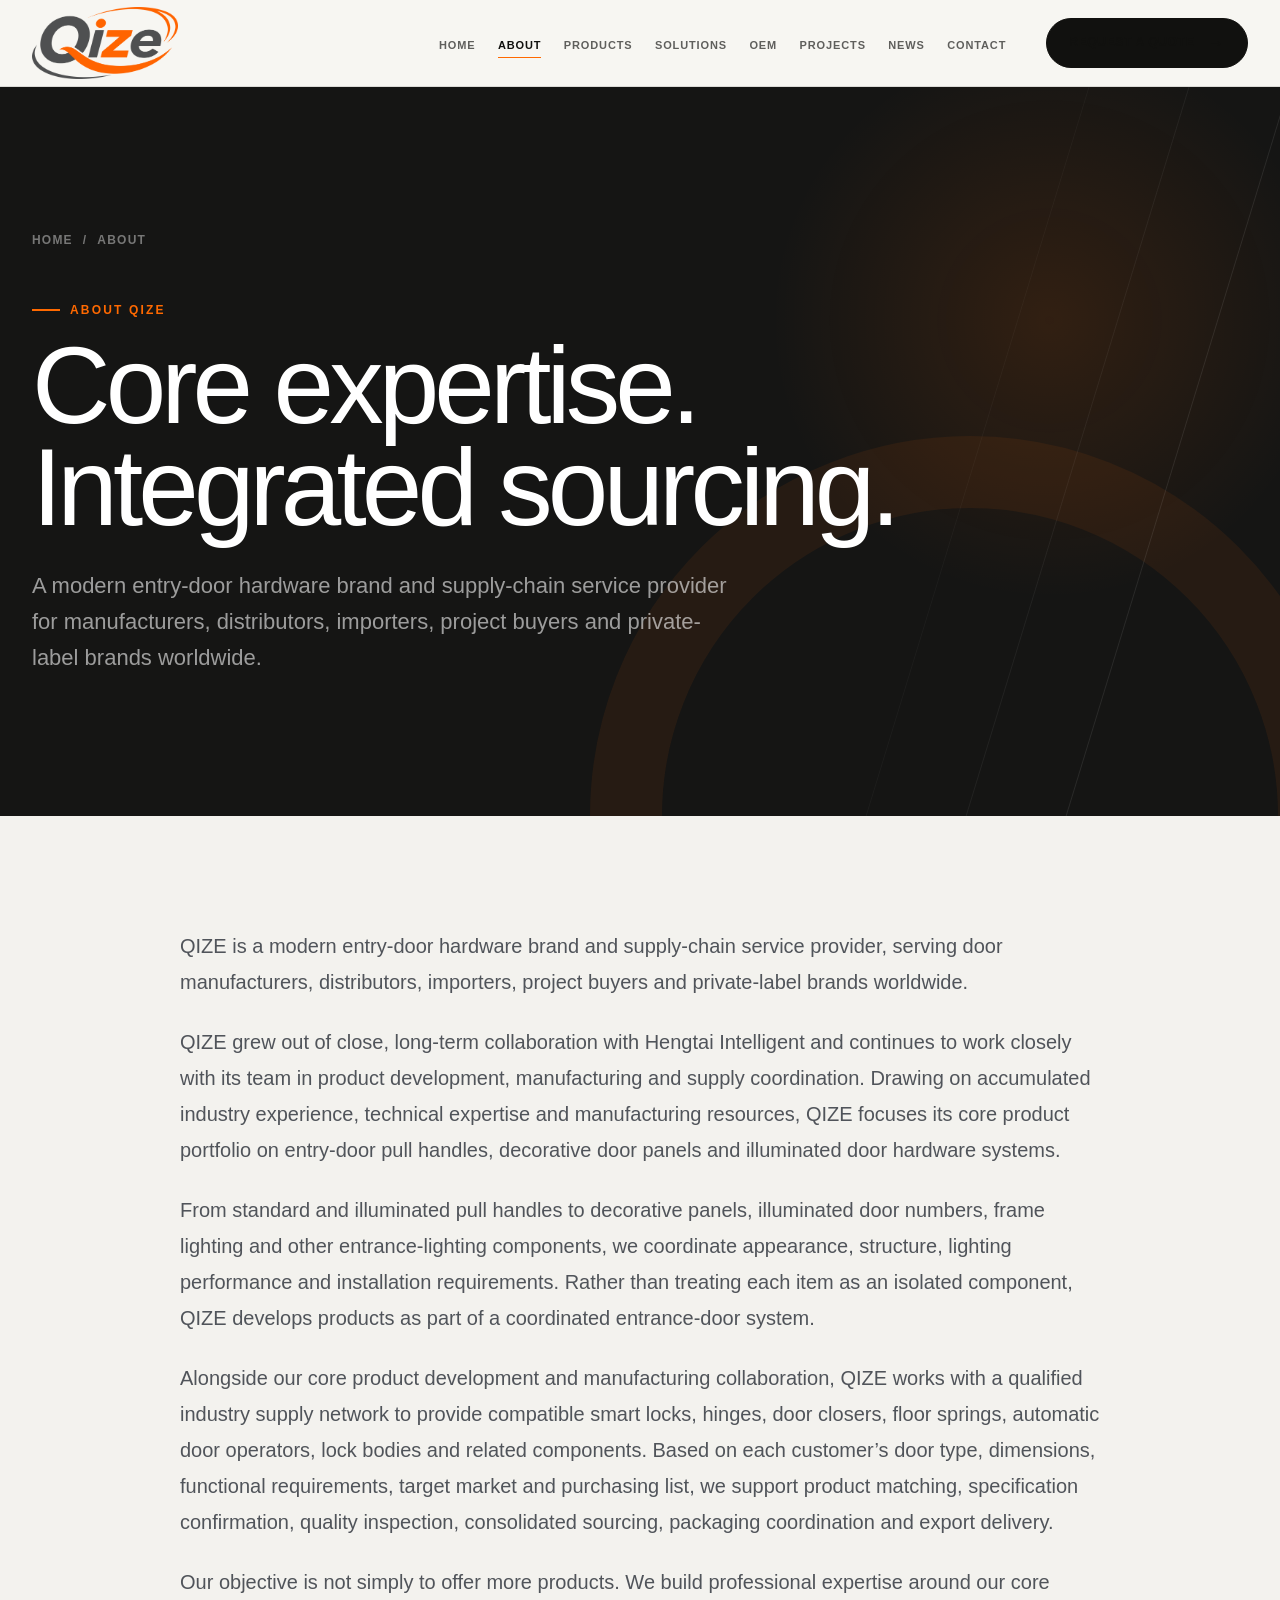
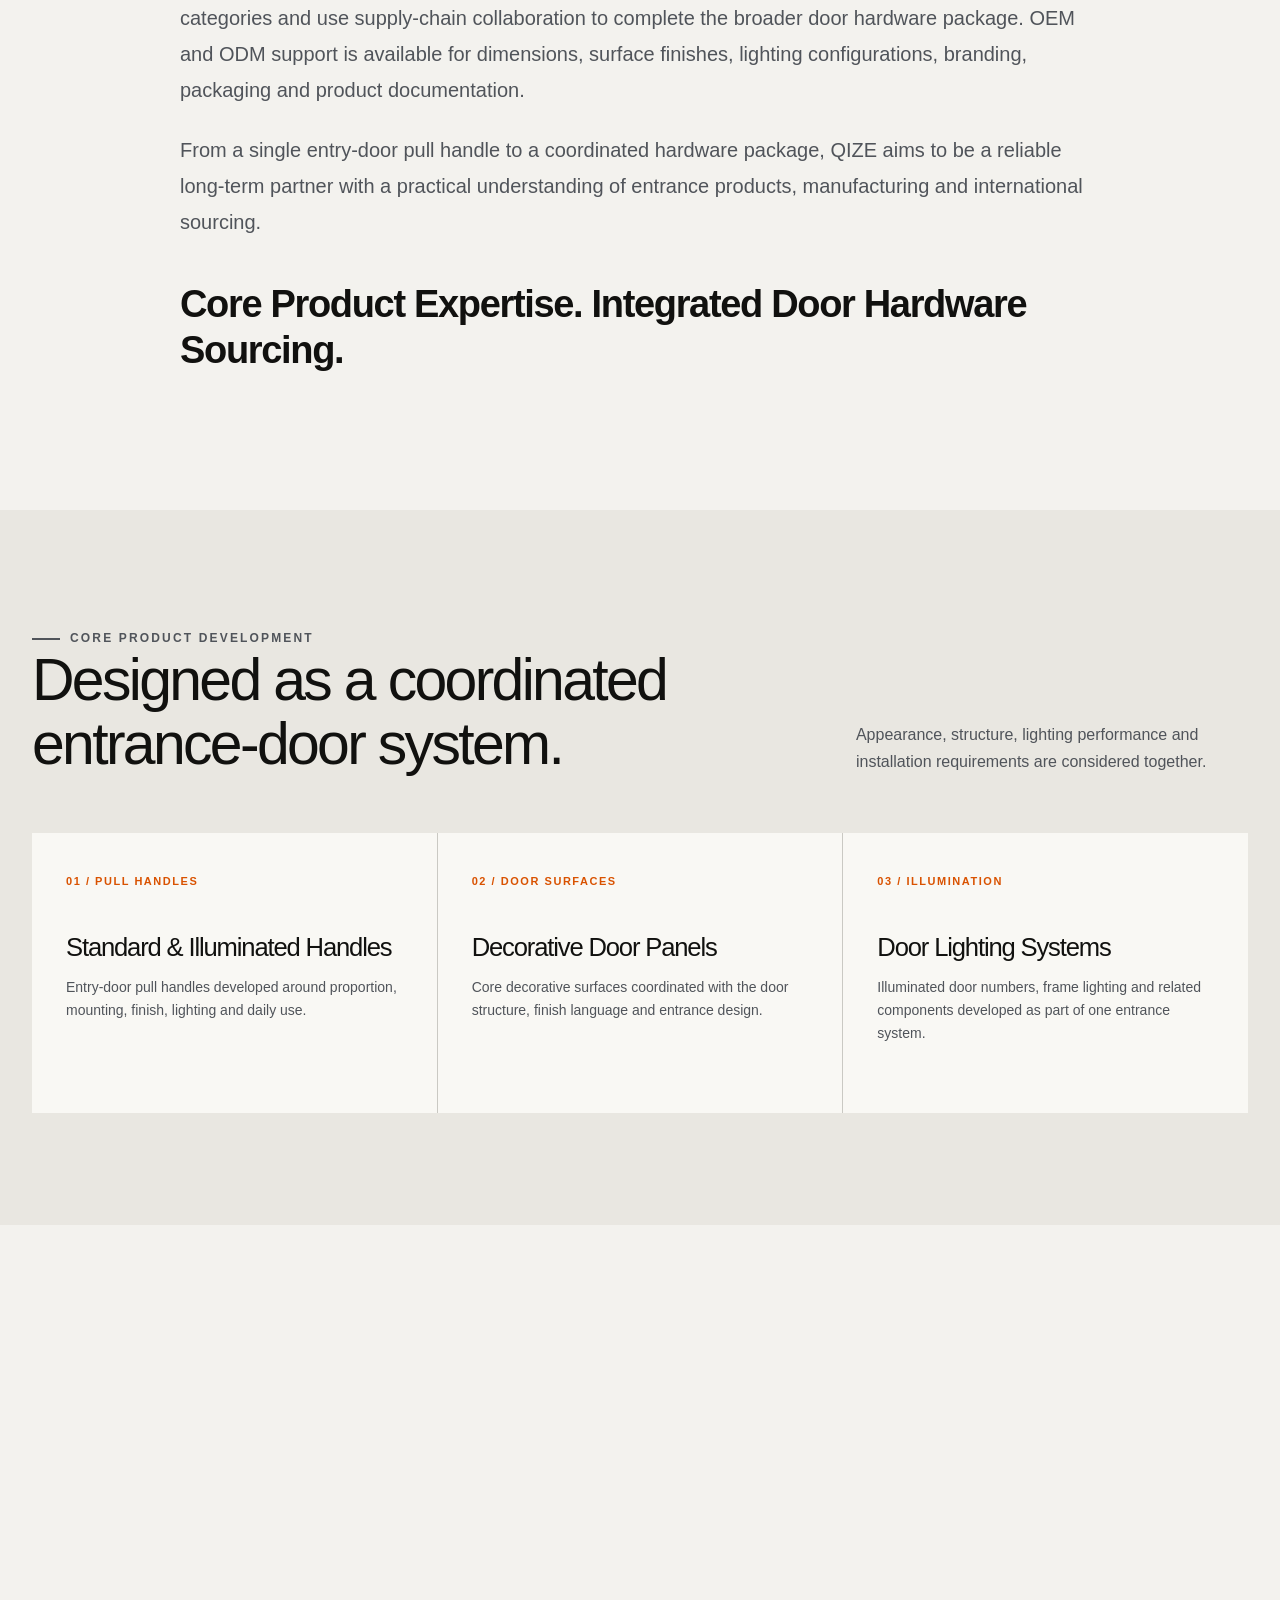
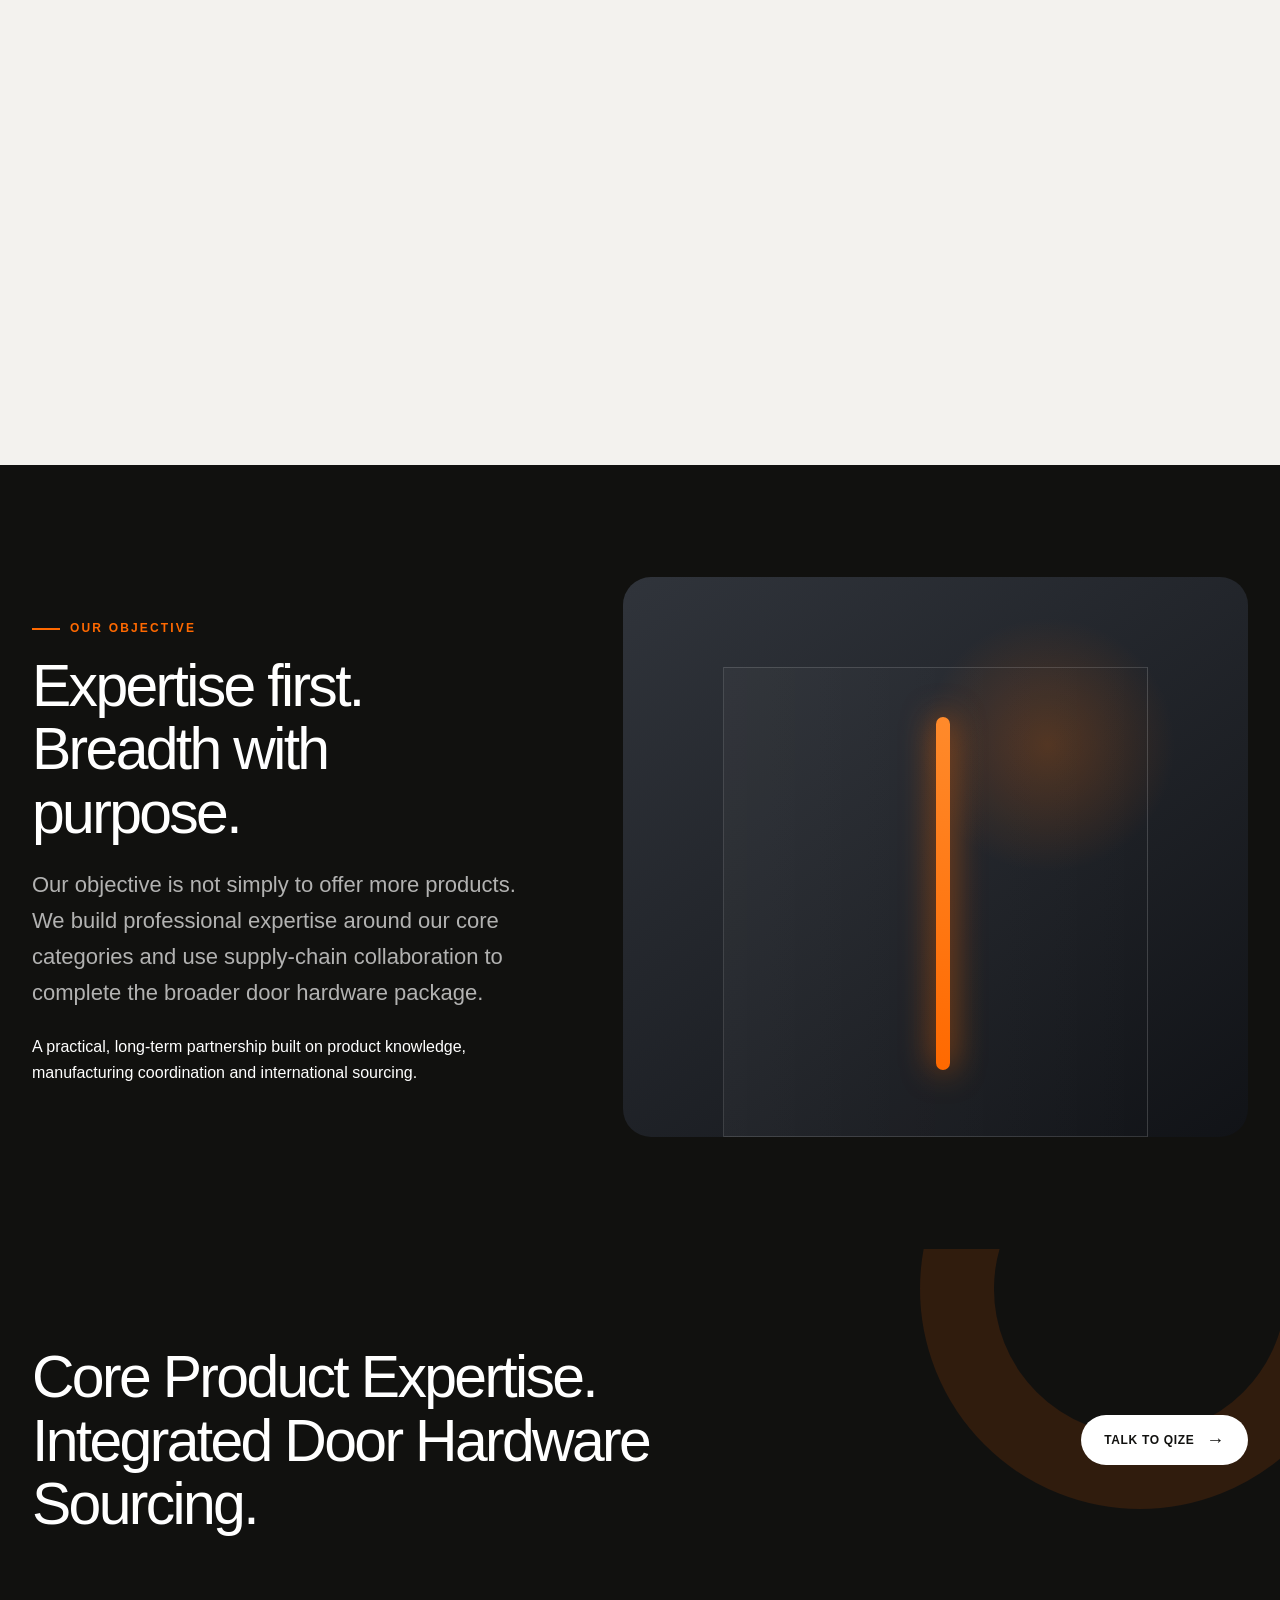
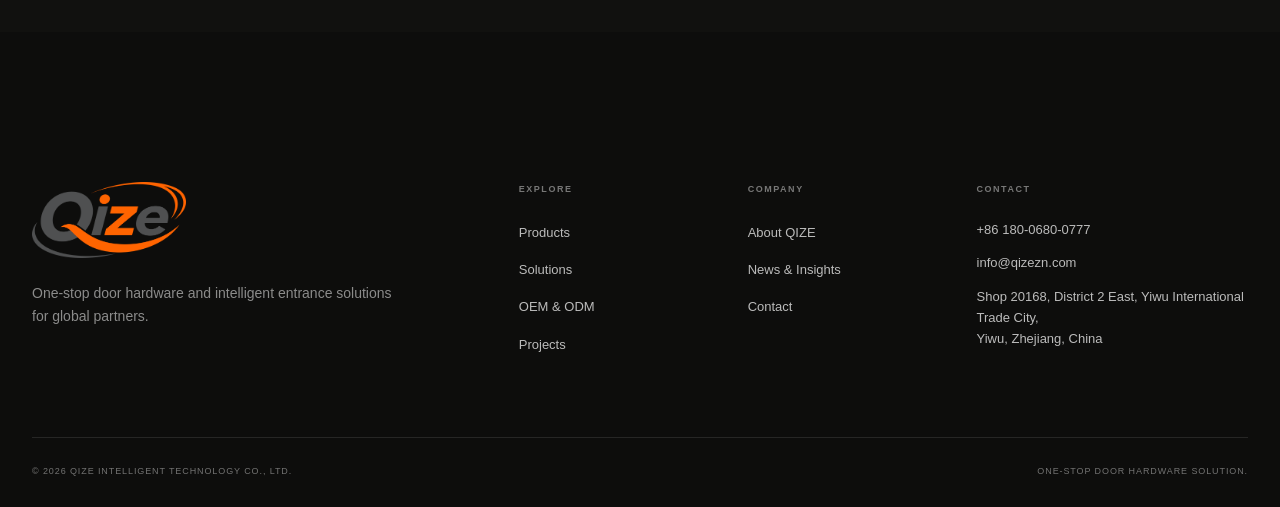
==== commit 53027132: "Refresh editorial assets across all pages" ====
--- a/about/index.html
+++ b/about/index.html
@@ -11,7 +11,7 @@
     <meta name="theme-color" content="#17191d" />
     <link rel="canonical" href="https://www.qizezn.com/about/" />
     <link rel="icon" href="../assets/images/qize-logo.png" />
-    <link rel="stylesheet" href="../assets/css/styles.css" />
+    <link rel="stylesheet" href="../assets/css/styles.css?v=20260731-editorial-2" />
   </head>
   <body>
     <a class="skip-link" href="#main">Skip to content</a>
@@ -210,6 +210,6 @@
         <div class="footer-bottom"><span>© <span data-year>2026</span> QIZE Intelligent Technology Co., Ltd.</span><span>One-Stop Door Hardware Solution.</span></div>
       </div>
     </footer>
-    <script src="../assets/js/site.js" defer></script>
+    <script src="../assets/js/site.js?v=20260731-editorial-2" defer></script>
   </body>
 </html>
--- a/assets/css/styles.css
+++ b/assets/css/styles.css
@@ -1514,3 +1514,1681 @@
     display: grid;
   }
 }
+
+/* ==========================================================
+   QIZE EDITORIAL SYSTEM — 2026
+   A restrained, image-led visual language for entrance systems.
+   ========================================================== */
+
+:root {
+  --orange: #ff6900;
+  --orange-deep: #d95200;
+  --ink: #11110f;
+  --charcoal: #232321;
+  --graphite: #3d3d3d;
+  --paper: #f3f2ee;
+  --paper-deep: #e9e7e1;
+  --line: rgba(17, 17, 15, 0.16);
+  --line-light: rgba(255, 255, 255, 0.2);
+  --white: #ffffff;
+  --container: 1320px;
+  --header-height: 86px;
+  --ease-editorial: 480ms cubic-bezier(0.2, 0.75, 0.15, 1);
+}
+
+body {
+  color: var(--ink);
+  background: var(--paper);
+  font-family:
+    "Helvetica Neue", "Avenir Next", Avenir, "Noto Sans", Arial,
+    "PingFang SC", "Microsoft YaHei", sans-serif;
+  font-size: 16px;
+  font-weight: 400;
+  line-height: 1.65;
+}
+
+h1,
+h2,
+h3 {
+  font-weight: 440;
+  letter-spacing: -0.045em;
+}
+
+.topbar {
+  display: none;
+}
+
+.container {
+  width: min(calc(100% - 64px), var(--container));
+}
+
+.site-header {
+  position: sticky;
+  top: 0;
+  z-index: 80;
+  border-bottom: 1px solid rgba(17, 17, 15, 0.12);
+  background: rgba(247, 246, 242, 0.96);
+  box-shadow: none;
+  backdrop-filter: blur(18px);
+  transition:
+    background-color var(--ease),
+    box-shadow var(--ease);
+}
+
+.site-header.scrolled {
+  background: rgba(247, 246, 242, 0.985);
+  box-shadow: 0 12px 34px rgba(17, 17, 15, 0.06);
+}
+
+.header-inner {
+  min-height: var(--header-height);
+  gap: 40px;
+}
+
+.brand img {
+  width: 146px;
+}
+
+.desktop-nav {
+  gap: clamp(18px, 1.75vw, 30px);
+}
+
+.nav-link {
+  padding: 32px 0 28px;
+  color: rgba(17, 17, 15, 0.66);
+  font-size: 11px;
+  font-weight: 650;
+  letter-spacing: 0.08em;
+  text-transform: uppercase;
+}
+
+.nav-link::after {
+  bottom: 24px;
+  height: 1px;
+}
+
+.header-contact {
+  display: inline-flex;
+  min-height: 44px;
+  align-items: center;
+  gap: 14px;
+  padding: 0 4px 0 18px;
+  border: 1px solid rgba(17, 17, 15, 0.44);
+  border-radius: 999px;
+  font-size: 11px;
+  font-weight: 680;
+  letter-spacing: 0.07em;
+  text-transform: uppercase;
+  transition:
+    color var(--ease),
+    background-color var(--ease);
+}
+
+.header-contact-arrow {
+  display: grid;
+  width: 34px;
+  height: 34px;
+  place-items: center;
+  border-radius: 50%;
+  color: var(--white);
+  background: var(--ink);
+  font-size: 15px;
+  transition:
+    color var(--ease),
+    background-color var(--ease),
+    transform var(--ease);
+}
+
+.header-contact:hover {
+  color: var(--white);
+  background: var(--ink);
+}
+
+.header-contact:hover .header-contact-arrow {
+  color: var(--ink);
+  background: var(--orange);
+  transform: rotate(45deg);
+}
+
+.header-cta {
+  min-height: 44px;
+  padding: 10px 18px;
+  border: 1px solid var(--ink);
+  color: var(--ink);
+  background: transparent;
+}
+
+.header-cta:hover {
+  color: var(--white);
+  background: var(--ink);
+}
+
+.btn {
+  min-height: 50px;
+  padding: 13px 22px;
+  border-radius: 999px;
+  font-size: 12px;
+  font-weight: 660;
+  letter-spacing: 0.055em;
+  text-transform: uppercase;
+}
+
+.btn-primary {
+  background: var(--ink);
+}
+
+.btn-primary:hover {
+  background: var(--orange);
+}
+
+.btn-outline {
+  border-color: rgba(17, 17, 15, 0.42);
+}
+
+.menu-toggle span {
+  height: 1px;
+}
+
+/* Editorial home hero */
+
+.editorial-hero {
+  position: relative;
+  min-height: calc(100svh - var(--header-height));
+  overflow: hidden;
+  color: var(--white);
+  background: #0e0e0d;
+}
+
+.editorial-hero-media,
+.editorial-hero-shade {
+  position: absolute;
+  inset: 0;
+  width: 100%;
+  height: 100%;
+}
+
+.editorial-hero-media {
+  object-fit: cover;
+  object-position: center;
+  transform: scale(1.015);
+  transition: transform 1.8s cubic-bezier(0.2, 0.75, 0.15, 1);
+}
+
+.editorial-hero:hover .editorial-hero-media {
+  transform: scale(1.035);
+}
+
+.editorial-hero-shade {
+  background:
+    linear-gradient(90deg, rgba(5, 5, 5, 0.93) 0%, rgba(5, 5, 5, 0.78) 35%, rgba(5, 5, 5, 0.28) 60%, rgba(5, 5, 5, 0.03) 100%),
+    linear-gradient(0deg, rgba(5, 5, 5, 0.34), transparent 42%);
+}
+
+.editorial-hero-inner {
+  position: relative;
+  z-index: 2;
+  display: flex;
+  min-height: calc(100svh - var(--header-height));
+  align-items: center;
+  padding-top: 76px;
+  padding-bottom: 96px;
+}
+
+.editorial-hero-copy {
+  width: min(780px, 64%);
+}
+
+.editorial-kicker,
+.editorial-overline {
+  margin: 0 0 28px;
+  font-size: 10px;
+  font-weight: 720;
+  letter-spacing: 0.25em;
+  line-height: 1.3;
+  text-transform: uppercase;
+}
+
+.editorial-kicker {
+  display: inline-flex;
+  align-items: center;
+  gap: 14px;
+  color: rgba(255, 255, 255, 0.72);
+}
+
+.editorial-kicker::before {
+  width: 34px;
+  height: 1px;
+  background: var(--orange);
+  content: "";
+}
+
+.editorial-hero h1 {
+  max-width: 920px;
+  margin: 0;
+  font-size: clamp(68px, 8.6vw, 132px);
+  font-weight: 330;
+  letter-spacing: -0.065em;
+  line-height: 0.9;
+}
+
+.editorial-hero h1 span {
+  display: block;
+  margin-top: 0.12em;
+  color: #e9e6df;
+}
+
+.editorial-lead {
+  max-width: 650px;
+  margin: 38px 0 0;
+  color: rgba(255, 255, 255, 0.67);
+  font-size: clamp(16px, 1.35vw, 19px);
+  line-height: 1.65;
+}
+
+.editorial-actions {
+  display: flex;
+  flex-wrap: wrap;
+  gap: 12px 30px;
+  margin-top: 42px;
+}
+
+.editorial-link {
+  display: inline-flex;
+  min-height: 50px;
+  align-items: center;
+  justify-content: space-between;
+  gap: 28px;
+  padding: 12px 18px;
+  border: 1px solid currentColor;
+  border-radius: 999px;
+  font-size: 11px;
+  font-weight: 680;
+  letter-spacing: 0.08em;
+  text-transform: uppercase;
+  transition:
+    color var(--ease),
+    background-color var(--ease),
+    border-color var(--ease),
+    transform var(--ease);
+}
+
+.editorial-link span {
+  font-size: 16px;
+  transition: transform var(--ease);
+}
+
+.editorial-link:hover {
+  transform: translateY(-2px);
+}
+
+.editorial-link:hover span {
+  transform: rotate(45deg);
+}
+
+.editorial-link-light {
+  color: var(--ink);
+  border-color: var(--white);
+  background: var(--white);
+}
+
+.editorial-link-light:hover {
+  border-color: var(--orange);
+  background: var(--orange);
+}
+
+.editorial-link-quiet {
+  padding-inline: 4px;
+  border-color: transparent;
+  border-radius: 0;
+  color: rgba(255, 255, 255, 0.76);
+  box-shadow: inset 0 -1px rgba(255, 255, 255, 0.45);
+}
+
+.editorial-link-quiet:hover {
+  color: var(--white);
+  box-shadow: inset 0 -1px var(--orange);
+}
+
+.hero-index {
+  position: absolute;
+  top: 70px;
+  right: 0;
+  display: flex;
+  align-items: center;
+  gap: 13px;
+  color: rgba(255, 255, 255, 0.5);
+  font-size: 9px;
+  font-weight: 660;
+  letter-spacing: 0.18em;
+  text-transform: uppercase;
+  writing-mode: vertical-rl;
+}
+
+.hero-index-line {
+  width: 1px;
+  height: 62px;
+  background: rgba(255, 255, 255, 0.32);
+}
+
+.scroll-cue {
+  position: absolute;
+  bottom: 28px;
+  left: 0;
+  display: inline-flex;
+  align-items: center;
+  gap: 15px;
+  color: rgba(255, 255, 255, 0.54);
+  font-size: 9px;
+  font-weight: 700;
+  letter-spacing: 0.2em;
+  text-transform: uppercase;
+}
+
+.scroll-cue-line {
+  position: relative;
+  width: 86px;
+  height: 1px;
+  overflow: hidden;
+  background: rgba(255, 255, 255, 0.25);
+}
+
+.scroll-cue-line::after {
+  position: absolute;
+  inset: 0;
+  background: var(--orange);
+  content: "";
+  animation: scroll-line 2.6s ease-in-out infinite;
+  transform: translateX(-100%);
+}
+
+@keyframes scroll-line {
+  0%,
+  20% {
+    transform: translateX(-100%);
+  }
+
+  60% {
+    transform: translateX(0);
+  }
+
+  100% {
+    transform: translateX(100%);
+  }
+}
+
+/* Shared editorial headings */
+
+.section-marker {
+  display: grid;
+  align-content: start;
+  gap: 12px;
+  padding-top: 9px;
+  color: rgba(17, 17, 15, 0.52);
+  font-size: 9px;
+  font-weight: 700;
+  letter-spacing: 0.19em;
+  line-height: 1.45;
+  text-transform: uppercase;
+}
+
+.section-marker span:first-child {
+  color: var(--orange);
+}
+
+.section-marker-dark {
+  color: rgba(17, 17, 15, 0.5);
+}
+
+.section-marker-on-dark {
+  color: rgba(255, 255, 255, 0.46);
+}
+
+.home-intro,
+.workflow-section {
+  padding: 154px 0;
+  background: var(--paper);
+}
+
+.home-intro-grid,
+.core-systems-heading,
+.workflow-heading {
+  display: grid;
+  grid-template-columns: 190px minmax(0, 1fr);
+  gap: clamp(48px, 8vw, 130px);
+}
+
+.home-intro-copy h2,
+.core-systems-heading h2,
+.workflow-heading h2 {
+  margin: 0;
+  font-size: clamp(50px, 6.2vw, 88px);
+  font-weight: 360;
+  letter-spacing: -0.06em;
+  line-height: 0.98;
+}
+
+.home-intro-copy h2 {
+  max-width: 1040px;
+}
+
+.home-intro-body {
+  display: grid;
+  max-width: 920px;
+  grid-template-columns: repeat(2, minmax(0, 1fr));
+  gap: 64px;
+  margin-top: 62px;
+}
+
+.home-intro-body p {
+  margin: 0;
+  color: rgba(17, 17, 15, 0.64);
+  font-size: 17px;
+  line-height: 1.75;
+}
+
+.text-link {
+  display: inline-flex;
+  align-items: center;
+  gap: 36px;
+  margin-top: 42px;
+  padding-bottom: 7px;
+  border-bottom: 1px solid rgba(17, 17, 15, 0.5);
+  color: var(--ink);
+  font-size: 10px;
+  font-weight: 720;
+  letter-spacing: 0.13em;
+  text-transform: uppercase;
+  transition:
+    gap var(--ease),
+    border-color var(--ease),
+    color var(--ease);
+}
+
+.text-link span {
+  font-size: 15px;
+  transition: transform var(--ease);
+}
+
+.text-link:hover {
+  gap: 48px;
+  border-color: var(--orange);
+  color: var(--orange-deep);
+}
+
+.text-link:hover span {
+  transform: rotate(45deg);
+}
+
+/* Core systems */
+
+.core-systems {
+  padding: 152px 0;
+  background: var(--paper-deep);
+}
+
+.core-systems-heading {
+  align-items: end;
+  margin-bottom: 86px;
+}
+
+.core-systems-heading .editorial-overline,
+.workflow-heading .editorial-overline {
+  margin-bottom: 22px;
+  color: rgba(17, 17, 15, 0.48);
+}
+
+.core-systems-heading h2 {
+  max-width: 930px;
+}
+
+.system-stories {
+  display: grid;
+  gap: 1px;
+  background: rgba(17, 17, 15, 0.16);
+}
+
+.system-story {
+  display: grid;
+  min-height: 690px;
+  grid-template-columns: minmax(0, 1.55fr) minmax(350px, 0.72fr);
+  background: #f8f7f3;
+}
+
+.system-story-reverse {
+  grid-template-columns: minmax(350px, 0.72fr) minmax(0, 1.55fr);
+}
+
+.system-story-reverse .system-story-media {
+  grid-column: 2;
+}
+
+.system-story-reverse .system-story-copy {
+  grid-column: 1;
+  grid-row: 1;
+}
+
+.system-story-media {
+  position: relative;
+  min-height: 640px;
+  overflow: hidden;
+  background: #191918;
+}
+
+.system-story-media img {
+  width: 100%;
+  height: 100%;
+  object-fit: cover;
+  transition:
+    filter var(--ease-editorial),
+    transform 1.1s cubic-bezier(0.2, 0.75, 0.15, 1);
+}
+
+.system-story-media:hover img {
+  filter: brightness(0.92);
+  transform: scale(1.035);
+}
+
+.image-action {
+  position: absolute;
+  right: 22px;
+  bottom: 22px;
+  display: inline-flex;
+  min-height: 42px;
+  align-items: center;
+  padding: 9px 16px;
+  border: 1px solid rgba(255, 255, 255, 0.46);
+  border-radius: 999px;
+  color: var(--white);
+  background: rgba(0, 0, 0, 0.36);
+  font-size: 9px;
+  font-weight: 690;
+  letter-spacing: 0.13em;
+  text-transform: uppercase;
+  backdrop-filter: blur(10px);
+  transition:
+    color var(--ease),
+    background-color var(--ease),
+    border-color var(--ease);
+}
+
+.system-story-media:hover .image-action {
+  color: var(--ink);
+  border-color: var(--orange);
+  background: var(--orange);
+}
+
+.system-story-copy {
+  display: flex;
+  flex-direction: column;
+  justify-content: center;
+  padding: clamp(48px, 6vw, 92px);
+}
+
+.system-story-number {
+  margin-bottom: auto;
+  color: var(--orange-deep);
+  font-size: 9px;
+  font-weight: 720;
+  letter-spacing: 0.17em;
+  text-transform: uppercase;
+}
+
+.system-story-copy h3 {
+  max-width: 450px;
+  margin: 0 0 28px;
+  font-size: clamp(36px, 4vw, 58px);
+  font-weight: 370;
+  line-height: 1;
+}
+
+.system-story-copy p {
+  max-width: 460px;
+  margin: 0;
+  color: rgba(17, 17, 15, 0.58);
+  line-height: 1.75;
+}
+
+.system-story-copy .text-link {
+  align-self: flex-start;
+  margin-top: auto;
+}
+
+/* Integrated sourcing */
+
+.sourcing-section {
+  position: relative;
+  overflow: hidden;
+  padding: 162px 0;
+  color: var(--white);
+  background: #11110f;
+}
+
+.sourcing-layout {
+  position: relative;
+  z-index: 2;
+  display: grid;
+  grid-template-columns: minmax(0, 0.92fr) minmax(500px, 1.08fr);
+  gap: clamp(70px, 10vw, 160px);
+}
+
+.sourcing-intro {
+  display: flex;
+  flex-direction: column;
+  align-items: flex-start;
+}
+
+.sourcing-intro .section-marker {
+  margin-bottom: 76px;
+}
+
+.sourcing-intro .editorial-overline {
+  color: rgba(255, 255, 255, 0.42);
+}
+
+.sourcing-intro h2 {
+  max-width: 700px;
+  margin: 0;
+  font-size: clamp(52px, 6vw, 88px);
+  font-weight: 340;
+  letter-spacing: -0.06em;
+  line-height: 0.96;
+}
+
+.sourcing-intro h2 span {
+  display: block;
+  color: rgba(255, 255, 255, 0.45);
+}
+
+.sourcing-intro > p:not(.editorial-overline) {
+  max-width: 620px;
+  margin: 48px 0 0;
+  color: rgba(255, 255, 255, 0.55);
+  line-height: 1.75;
+}
+
+.sourcing-intro .editorial-link {
+  margin-top: 42px;
+}
+
+.sourcing-list {
+  border-top: 1px solid var(--line-light);
+}
+
+.sourcing-list a {
+  display: grid;
+  min-height: 106px;
+  grid-template-columns: 58px minmax(0, 1fr) 32px;
+  gap: 18px;
+  align-items: center;
+  border-bottom: 1px solid var(--line-light);
+  transition:
+    color var(--ease),
+    padding var(--ease);
+}
+
+.sourcing-list a > span {
+  color: var(--orange);
+  font-size: 9px;
+  font-weight: 720;
+  letter-spacing: 0.18em;
+}
+
+.sourcing-list strong {
+  font-size: clamp(21px, 2.1vw, 30px);
+  font-weight: 390;
+  letter-spacing: -0.03em;
+}
+
+.sourcing-list i {
+  color: rgba(255, 255, 255, 0.45);
+  font-size: 20px;
+  font-style: normal;
+  transition: transform var(--ease);
+}
+
+.sourcing-list a:hover {
+  padding-left: 14px;
+  color: var(--orange);
+}
+
+.sourcing-list a:hover i {
+  transform: rotate(45deg);
+}
+
+.sourcing-orbit {
+  position: absolute;
+  right: -210px;
+  bottom: -380px;
+  width: 820px;
+  height: 820px;
+  border: 76px solid rgba(255, 105, 0, 0.07);
+  border-radius: 50%;
+}
+
+.sourcing-orbit::after {
+  position: absolute;
+  inset: 62px;
+  border: 1px solid rgba(255, 105, 0, 0.15);
+  border-radius: 50%;
+  content: "";
+}
+
+/* Project method */
+
+.workflow-heading {
+  align-items: end;
+  margin-bottom: 82px;
+}
+
+.workflow-heading h2 {
+  max-width: 920px;
+}
+
+.workflow-list {
+  display: grid;
+  grid-template-columns: repeat(4, minmax(0, 1fr));
+  border-top: 1px solid var(--line);
+}
+
+.workflow-list article {
+  min-height: 300px;
+  padding: 30px 34px 34px 0;
+  border-right: 1px solid var(--line);
+}
+
+.workflow-list article + article {
+  padding-left: 34px;
+}
+
+.workflow-list article:last-child {
+  border-right: 0;
+}
+
+.workflow-list article > span {
+  display: block;
+  margin-bottom: 96px;
+  color: var(--orange-deep);
+  font-size: 9px;
+  font-weight: 720;
+  letter-spacing: 0.18em;
+}
+
+.workflow-list h3 {
+  margin: 0 0 18px;
+  font-size: 30px;
+  font-weight: 390;
+}
+
+.workflow-list p {
+  max-width: 250px;
+  margin: 0;
+  color: rgba(17, 17, 15, 0.58);
+  font-size: 14px;
+  line-height: 1.7;
+}
+
+/* Project CTA */
+
+.project-cta {
+  position: relative;
+  overflow: hidden;
+  padding: 130px 0;
+  background: var(--orange);
+}
+
+.project-cta::after {
+  position: absolute;
+  top: -220px;
+  right: -80px;
+  width: 660px;
+  height: 660px;
+  border: 1px solid rgba(17, 17, 15, 0.18);
+  border-radius: 50%;
+  box-shadow:
+    0 0 0 80px rgba(17, 17, 15, 0.035),
+    0 0 0 160px rgba(17, 17, 15, 0.025);
+  content: "";
+}
+
+.project-cta-grid {
+  position: relative;
+  z-index: 2;
+  display: grid;
+  grid-template-columns: 190px minmax(0, 1fr);
+  gap: clamp(48px, 8vw, 130px);
+}
+
+.project-cta-label {
+  margin: 13px 0 0;
+  font-size: 9px;
+  font-weight: 760;
+  letter-spacing: 0.19em;
+  text-transform: uppercase;
+}
+
+.project-cta h2 {
+  max-width: 1040px;
+  margin: 0;
+  font-size: clamp(54px, 7vw, 98px);
+  font-weight: 360;
+  letter-spacing: -0.065em;
+  line-height: 0.96;
+}
+
+.project-cta-link {
+  display: flex;
+  max-width: 610px;
+  align-items: center;
+  justify-content: space-between;
+  margin-top: 66px;
+  padding: 18px 0;
+  border-top: 1px solid rgba(17, 17, 15, 0.48);
+  border-bottom: 1px solid rgba(17, 17, 15, 0.48);
+  font-size: 11px;
+  font-weight: 760;
+  letter-spacing: 0.16em;
+  text-transform: uppercase;
+  transition:
+    padding var(--ease),
+    background-color var(--ease);
+}
+
+.project-cta-link span {
+  font-size: 24px;
+  transition: transform var(--ease);
+}
+
+.project-cta-link:hover {
+  padding-inline: 18px;
+  background: rgba(255, 255, 255, 0.2);
+}
+
+.project-cta-link:hover span {
+  transform: rotate(45deg);
+}
+
+/* Refined inner pages */
+
+.page-hero {
+  position: relative;
+  padding: 144px 0 118px;
+  color: var(--white);
+  background:
+    radial-gradient(circle at 82% 32%, rgba(255, 105, 0, 0.12), transparent 24%),
+    #151514;
+}
+
+.page-hero::before {
+  position: absolute;
+  right: -70px;
+  bottom: -380px;
+  width: 760px;
+  height: 760px;
+  border: 72px solid rgba(255, 105, 0, 0.075);
+  border-radius: 50%;
+  content: "";
+}
+
+.page-hero::after {
+  right: 8%;
+  background: rgba(255, 255, 255, 0.09);
+  box-shadow:
+    -100px 0 0 rgba(255, 255, 255, 0.06),
+    -200px 0 0 rgba(255, 255, 255, 0.035);
+}
+
+.page-hero h1 {
+  color: var(--white);
+  font-size: clamp(64px, 8.5vw, 122px);
+  font-weight: 340;
+  line-height: 0.94;
+}
+
+.page-hero .lead {
+  color: rgba(255, 255, 255, 0.58);
+}
+
+.page-hero .breadcrumb {
+  color: rgba(255, 255, 255, 0.42);
+}
+
+.page-hero .eyebrow {
+  color: var(--orange);
+}
+
+.section {
+  background: var(--paper);
+}
+
+.section-muted {
+  background: var(--paper-deep);
+}
+
+.section-dark {
+  background: var(--ink);
+}
+
+.content-grid {
+  gap: 1px;
+  background: rgba(17, 17, 15, 0.14);
+}
+
+.content-card {
+  border: 0;
+  border-radius: 0;
+  background: #f9f8f4;
+}
+
+.content-card .tag {
+  color: var(--orange-deep);
+}
+
+.feature-table,
+.process-grid,
+.stats,
+.inquiry-form {
+  border-radius: 0;
+}
+
+.feature-row strong {
+  background: rgba(17, 17, 15, 0.045);
+}
+
+.inquiry-form {
+  border-top: 3px solid var(--orange);
+  background: var(--paper-deep);
+}
+
+.form-field input,
+.form-field textarea,
+.form-field select {
+  border-radius: 0;
+}
+
+.cta-band {
+  padding: 96px 0;
+  color: var(--white);
+  background: var(--ink);
+}
+
+.cta-band::after {
+  border-color: rgba(255, 105, 0, 0.13);
+}
+
+.cta-band .btn-light:hover {
+  background: var(--orange);
+}
+
+/* Footer */
+
+.site-footer {
+  padding: 88px 0 28px;
+  background: #0d0d0c;
+}
+
+.footer-topline {
+  display: flex;
+  align-items: center;
+  justify-content: space-between;
+  gap: 42px;
+  padding-bottom: 44px;
+  border-bottom: 1px solid rgba(255, 255, 255, 0.11);
+}
+
+.footer-logo img {
+  width: 178px;
+}
+
+.footer-topline p {
+  margin: 0;
+  color: rgba(255, 255, 255, 0.46);
+  font-size: 10px;
+  font-weight: 670;
+  letter-spacing: 0.14em;
+  text-transform: uppercase;
+}
+
+.footer-grid {
+  grid-template-columns: 1.55fr 0.6fr 0.6fr 1fr;
+  padding-top: 62px;
+}
+
+.footer-statement p {
+  max-width: 470px;
+  margin: 0;
+  color: rgba(255, 255, 255, 0.42);
+  font-size: 15px;
+  line-height: 1.75;
+}
+
+.footer-brand img {
+  width: 154px;
+  filter: none;
+}
+
+.footer-title {
+  color: rgba(255, 255, 255, 0.44);
+  font-size: 9px;
+  letter-spacing: 0.17em;
+}
+
+.footer-links a,
+.footer-contact {
+  font-size: 13px;
+}
+
+.footer-bottom {
+  font-size: 9px;
+  letter-spacing: 0.1em;
+  text-transform: uppercase;
+}
+
+/* Reveal rhythm */
+
+.reveal {
+  transform: translateY(30px);
+  transition:
+    opacity 900ms cubic-bezier(0.2, 0.75, 0.15, 1),
+    transform 900ms cubic-bezier(0.2, 0.75, 0.15, 1);
+}
+
+/* Tablet */
+
+@media (max-width: 1080px) {
+  .container {
+    width: min(calc(100% - 44px), var(--container));
+  }
+
+  .header-contact,
+  .header-cta {
+    display: none;
+  }
+
+  .desktop-nav {
+    top: var(--header-height);
+    background: var(--paper);
+  }
+
+  .nav-link {
+    padding: 18px 4px;
+    font-size: 16px;
+    letter-spacing: 0.02em;
+    text-transform: none;
+  }
+
+  .editorial-hero-copy {
+    width: 76%;
+  }
+
+  .home-intro-grid,
+  .core-systems-heading,
+  .workflow-heading,
+  .project-cta-grid {
+    grid-template-columns: 135px minmax(0, 1fr);
+    gap: 50px;
+  }
+
+  .system-story,
+  .system-story-reverse {
+    min-height: 600px;
+    grid-template-columns: minmax(0, 1.2fr) minmax(320px, 0.8fr);
+  }
+
+  .system-story-media {
+    min-height: 570px;
+  }
+
+  .sourcing-layout {
+    grid-template-columns: 1fr;
+  }
+
+  .sourcing-list {
+    margin-top: 18px;
+  }
+
+  .workflow-list {
+    grid-template-columns: repeat(2, minmax(0, 1fr));
+  }
+
+  .workflow-list article:nth-child(2) {
+    border-right: 0;
+  }
+
+  .workflow-list article:nth-child(-n + 2) {
+    border-bottom: 1px solid var(--line);
+  }
+
+  .footer-grid {
+    grid-template-columns: 1.4fr 0.8fr 0.8fr;
+  }
+
+  .footer-grid > :last-child {
+    grid-column: 1 / -1;
+  }
+}
+
+/* Mobile */
+
+@media (max-width: 760px) {
+  :root {
+    --header-height: 72px;
+  }
+
+  .container {
+    width: min(calc(100% - 30px), var(--container));
+  }
+
+  .header-inner {
+    min-height: var(--header-height);
+  }
+
+  .brand img {
+    width: 116px;
+  }
+
+  .desktop-nav {
+    top: var(--header-height);
+    padding: 22px 18px 60px;
+  }
+
+  .editorial-hero {
+    min-height: calc(100svh - var(--header-height));
+  }
+
+  .editorial-hero-media {
+    object-position: 66% center;
+  }
+
+  .editorial-hero-shade {
+    background:
+      linear-gradient(90deg, rgba(5, 5, 5, 0.95), rgba(5, 5, 5, 0.6) 72%, rgba(5, 5, 5, 0.26)),
+      linear-gradient(0deg, rgba(5, 5, 5, 0.6), transparent 55%);
+  }
+
+  .editorial-hero-inner {
+    min-height: calc(100svh - var(--header-height));
+    align-items: flex-end;
+    padding-top: 100px;
+    padding-bottom: 108px;
+  }
+
+  .editorial-hero-copy {
+    width: 100%;
+  }
+
+  .editorial-kicker {
+    margin-bottom: 21px;
+  }
+
+  .editorial-hero h1 {
+    font-size: clamp(54px, 16vw, 76px);
+    line-height: 0.92;
+  }
+
+  .editorial-lead {
+    max-width: 94%;
+    margin-top: 28px;
+    font-size: 15px;
+  }
+
+  .editorial-actions {
+    gap: 10px;
+    margin-top: 32px;
+  }
+
+  .editorial-link {
+    min-height: 46px;
+    padding: 10px 16px;
+  }
+
+  .editorial-link-quiet {
+    display: none;
+  }
+
+  .hero-index {
+    display: none;
+  }
+
+  .scroll-cue {
+    bottom: 24px;
+  }
+
+  .home-intro,
+  .core-systems,
+  .workflow-section,
+  .sourcing-section {
+    padding: 96px 0;
+  }
+
+  .home-intro-grid,
+  .core-systems-heading,
+  .workflow-heading,
+  .project-cta-grid {
+    grid-template-columns: 1fr;
+    gap: 42px;
+  }
+
+  .section-marker {
+    display: flex;
+    align-items: center;
+    gap: 14px;
+    padding: 0;
+  }
+
+  .section-marker span:first-child::after {
+    display: inline-block;
+    width: 34px;
+    height: 1px;
+    margin: 0 12px 3px;
+    background: var(--orange);
+    content: "";
+  }
+
+  .home-intro-copy h2,
+  .core-systems-heading h2,
+  .workflow-heading h2 {
+    font-size: clamp(43px, 12.5vw, 60px);
+  }
+
+  .home-intro-body {
+    grid-template-columns: 1fr;
+    gap: 22px;
+    margin-top: 40px;
+  }
+
+  .home-intro-body p {
+    font-size: 15px;
+  }
+
+  .core-systems-heading,
+  .workflow-heading {
+    margin-bottom: 48px;
+  }
+
+  .system-stories {
+    gap: 16px;
+    background: transparent;
+  }
+
+  .system-story,
+  .system-story-reverse {
+    display: flex;
+    min-height: auto;
+    flex-direction: column;
+  }
+
+  .system-story-reverse .system-story-media,
+  .system-story-reverse .system-story-copy {
+    grid-column: auto;
+    grid-row: auto;
+  }
+
+  .system-story-media {
+    min-height: 0;
+    aspect-ratio: 4 / 3;
+  }
+
+  .system-story-copy {
+    min-height: 440px;
+    padding: 34px 24px;
+  }
+
+  .system-story-number {
+    margin-bottom: 78px;
+  }
+
+  .system-story-copy h3 {
+    font-size: 38px;
+  }
+
+  .system-story-copy .text-link {
+    margin-top: auto;
+  }
+
+  .sourcing-intro .section-marker {
+    margin-bottom: 58px;
+  }
+
+  .sourcing-intro h2 {
+    font-size: clamp(45px, 13vw, 62px);
+  }
+
+  .sourcing-intro > p:not(.editorial-overline) {
+    margin-top: 34px;
+    font-size: 14px;
+  }
+
+  .sourcing-list a {
+    min-height: 86px;
+    grid-template-columns: 40px minmax(0, 1fr) 24px;
+  }
+
+  .sourcing-list strong {
+    font-size: 20px;
+  }
+
+  .workflow-list {
+    grid-template-columns: 1fr;
+  }
+
+  .workflow-list article,
+  .workflow-list article + article {
+    min-height: auto;
+    padding: 28px 0 32px;
+    border-right: 0;
+    border-bottom: 1px solid var(--line);
+  }
+
+  .workflow-list article > span {
+    margin-bottom: 42px;
+  }
+
+  .workflow-list article:last-child {
+    border-bottom: 0;
+  }
+
+  .project-cta {
+    padding: 94px 0;
+  }
+
+  .project-cta h2 {
+    font-size: clamp(48px, 13vw, 64px);
+  }
+
+  .project-cta-link {
+    margin-top: 46px;
+  }
+
+  .page-hero {
+    padding: 94px 0 76px;
+  }
+
+  .page-hero h1 {
+    font-size: clamp(51px, 15vw, 74px);
+  }
+
+  .footer-topline {
+    display: grid;
+  }
+
+  .footer-topline p {
+    line-height: 1.65;
+  }
+
+  .footer-grid {
+    grid-template-columns: 1fr 1fr;
+  }
+
+  .footer-statement {
+    grid-column: 1 / -1;
+  }
+
+  .footer-grid > :last-child {
+    grid-column: 1 / -1;
+  }
+}
+
+@media (prefers-reduced-motion: reduce) {
+  .editorial-hero-media {
+    transform: none !important;
+  }
+
+  .scroll-cue-line::after {
+    animation: none;
+  }
+}
+
+/* Editorial products page */
+
+.products-editorial-section {
+  padding-top: 142px;
+}
+
+.products-section-heading {
+  display: grid;
+  grid-template-columns: 190px minmax(0, 1fr);
+  gap: clamp(48px, 8vw, 130px);
+  align-items: start;
+  margin-bottom: 82px;
+}
+
+.products-section-heading > span,
+.sourced-products-heading > span {
+  padding-top: 10px;
+  color: var(--orange-deep);
+  font-size: 9px;
+  font-weight: 720;
+  letter-spacing: 0.18em;
+  text-transform: uppercase;
+}
+
+.products-section-heading h2 {
+  max-width: 980px;
+  margin: 0;
+  font-size: clamp(52px, 6.4vw, 88px);
+  font-weight: 360;
+  letter-spacing: -0.06em;
+  line-height: 0.98;
+}
+
+.core-product-layout {
+  display: grid;
+  gap: 1px;
+  background: var(--line);
+}
+
+.core-product-item {
+  display: grid;
+  min-height: 660px;
+  grid-template-columns: minmax(0, 1.48fr) minmax(360px, 0.72fr);
+  background: #f8f7f3;
+}
+
+.core-product-item-reverse {
+  grid-template-columns: minmax(360px, 0.72fr) minmax(0, 1.48fr);
+}
+
+.core-product-item-reverse .core-product-image {
+  grid-column: 2;
+}
+
+.core-product-item-reverse .core-product-copy {
+  grid-column: 1;
+  grid-row: 1;
+}
+
+.core-product-image {
+  overflow: hidden;
+  min-height: 620px;
+  background: var(--ink);
+}
+
+.core-product-image img {
+  width: 100%;
+  height: 100%;
+  object-fit: cover;
+  transition: transform 1.1s cubic-bezier(0.2, 0.75, 0.15, 1);
+}
+
+.core-product-item:hover .core-product-image img {
+  transform: scale(1.025);
+}
+
+.core-product-copy {
+  display: flex;
+  flex-direction: column;
+  justify-content: center;
+  padding: clamp(48px, 6vw, 88px);
+}
+
+.core-product-copy > span {
+  margin-bottom: auto;
+  color: var(--orange-deep);
+  font-size: 9px;
+  font-weight: 720;
+  letter-spacing: 0.17em;
+  text-transform: uppercase;
+}
+
+.core-product-copy h3 {
+  margin: 0 0 28px;
+  font-size: clamp(38px, 4vw, 58px);
+  font-weight: 370;
+  line-height: 1;
+}
+
+.core-product-copy p {
+  margin: 0;
+  color: rgba(17, 17, 15, 0.58);
+  line-height: 1.75;
+}
+
+.core-product-copy .text-link {
+  align-self: flex-start;
+  margin-top: auto;
+}
+
+.sourced-products {
+  display: grid;
+  grid-template-columns: minmax(0, 0.78fr) minmax(520px, 1.22fr);
+  gap: clamp(70px, 10vw, 160px);
+  margin-top: 156px;
+  padding: 118px 0 26px;
+  border-top: 1px solid var(--line);
+}
+
+.sourced-products-heading h2 {
+  margin: 32px 0 0;
+  font-size: clamp(46px, 5.2vw, 72px);
+  font-weight: 360;
+  letter-spacing: -0.055em;
+  line-height: 1;
+}
+
+.sourced-products-heading p {
+  max-width: 560px;
+  margin: 36px 0 0;
+  color: rgba(17, 17, 15, 0.58);
+  line-height: 1.75;
+}
+
+.sourced-product-rows {
+  border-top: 1px solid var(--line);
+}
+
+.sourced-product-rows article {
+  display: grid;
+  min-height: 164px;
+  grid-template-columns: 62px minmax(0, 1fr);
+  gap: 22px;
+  align-items: center;
+  border-bottom: 1px solid var(--line);
+}
+
+.sourced-product-rows article > span {
+  color: var(--orange-deep);
+  font-size: 9px;
+  font-weight: 720;
+  letter-spacing: 0.18em;
+}
+
+.sourced-product-rows h3 {
+  margin: 0 0 12px;
+  font-size: clamp(25px, 2.3vw, 34px);
+  font-weight: 390;
+}
+
+.sourced-product-rows p {
+  margin: 0;
+  color: rgba(17, 17, 15, 0.56);
+  font-size: 14px;
+}
+
+@media (max-width: 1080px) {
+  .products-section-heading {
+    grid-template-columns: 135px minmax(0, 1fr);
+    gap: 50px;
+  }
+
+  .core-product-item,
+  .core-product-item-reverse {
+    grid-template-columns: minmax(0, 1.2fr) minmax(320px, 0.8fr);
+  }
+
+  .sourced-products {
+    grid-template-columns: 1fr;
+  }
+}
+
+@media (max-width: 760px) {
+  .products-editorial-section {
+    padding-top: 92px;
+  }
+
+  .products-section-heading {
+    grid-template-columns: 1fr;
+    gap: 34px;
+    margin-bottom: 50px;
+  }
+
+  .products-section-heading h2 {
+    font-size: clamp(44px, 12.8vw, 60px);
+  }
+
+  .core-product-layout {
+    gap: 16px;
+    background: transparent;
+  }
+
+  .core-product-item,
+  .core-product-item-reverse {
+    display: flex;
+    min-height: auto;
+    flex-direction: column;
+  }
+
+  .core-product-item-reverse .core-product-image,
+  .core-product-item-reverse .core-product-copy {
+    grid-column: auto;
+    grid-row: auto;
+  }
+
+  .core-product-image {
+    min-height: 0;
+    aspect-ratio: 4 / 3;
+  }
+
+  .core-product-copy {
+    min-height: 420px;
+    padding: 34px 24px;
+  }
+
+  .core-product-copy > span {
+    margin-bottom: 72px;
+  }
+
+  .core-product-copy h3 {
+    font-size: 38px;
+  }
+
+  .sourced-products {
+    grid-template-columns: 1fr;
+    gap: 54px;
+    margin-top: 96px;
+    padding-top: 80px;
+  }
+
+  .sourced-products-heading h2 {
+    font-size: clamp(42px, 12vw, 56px);
+  }
+
+  .sourced-product-rows article {
+    min-height: 140px;
+    grid-template-columns: 42px minmax(0, 1fr);
+    gap: 14px;
+  }
+
+  .sourced-product-rows h3 {
+    font-size: 25px;
+  }
+}
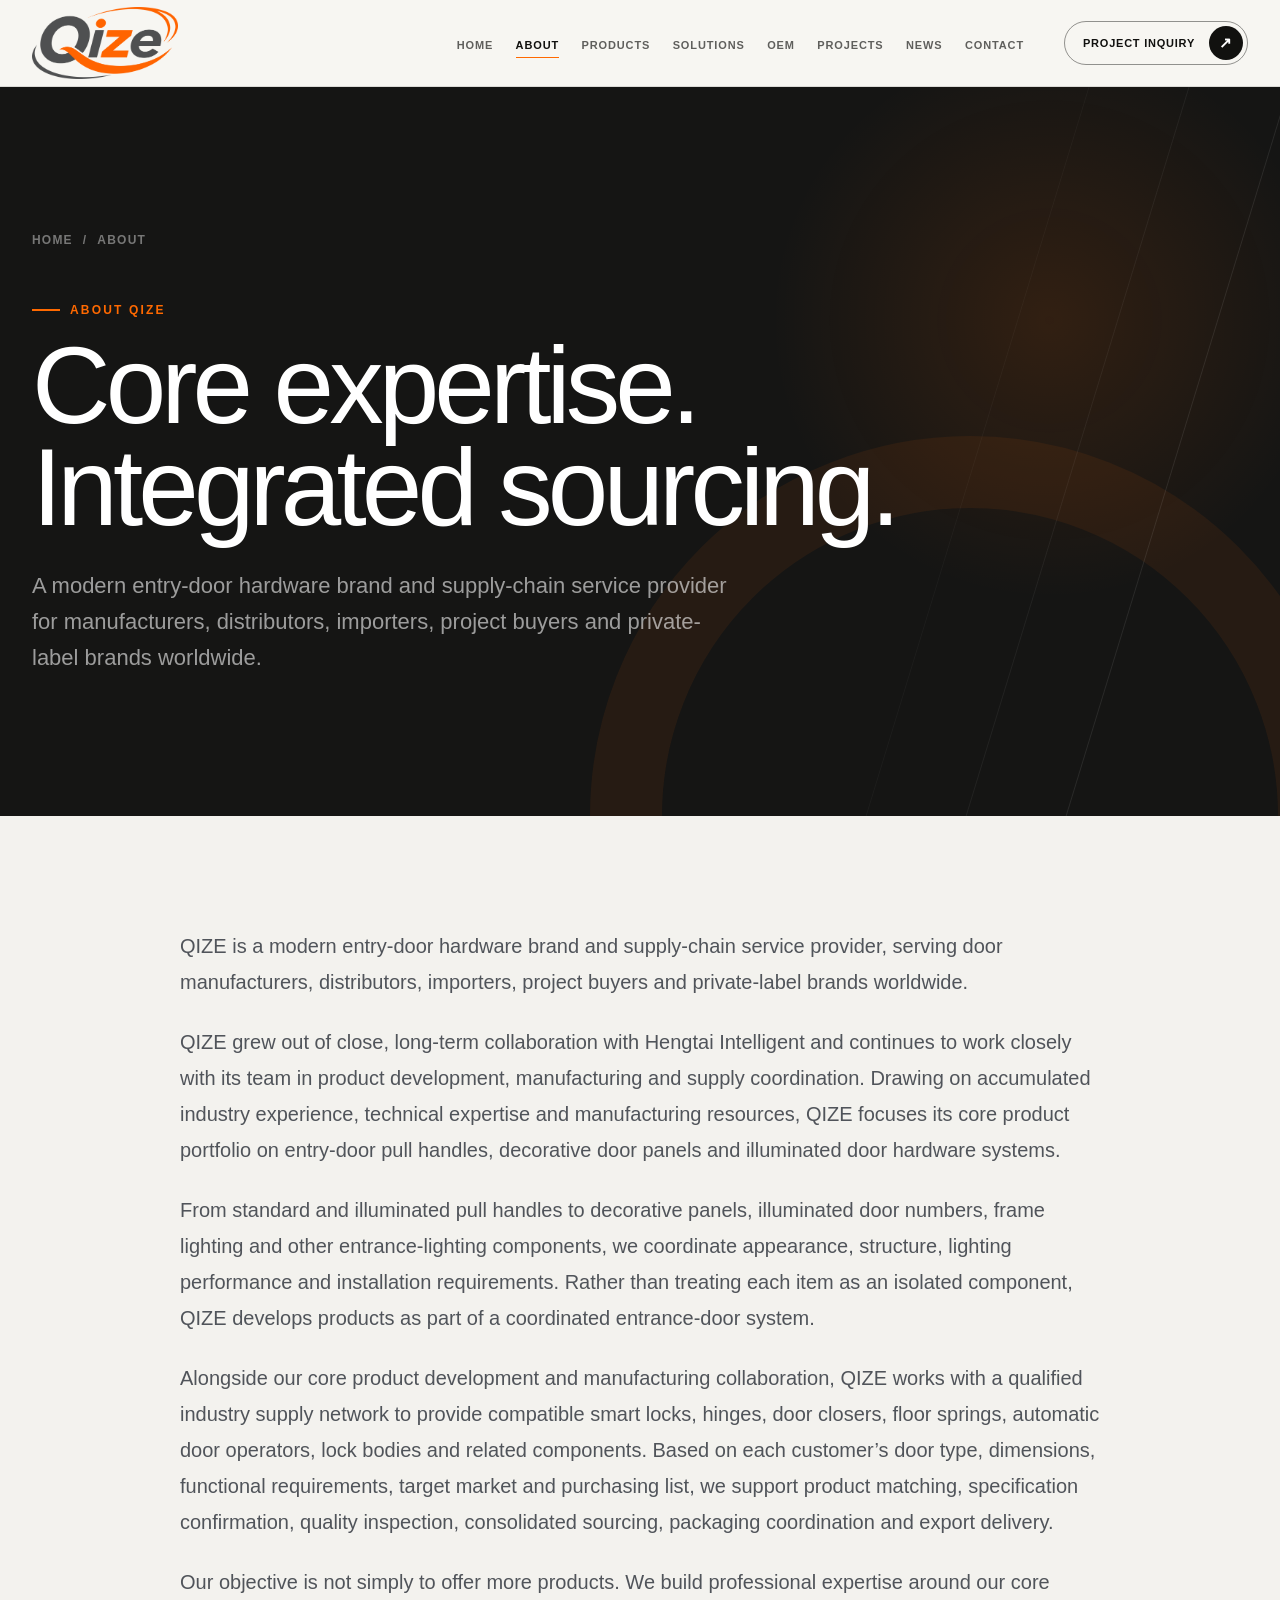
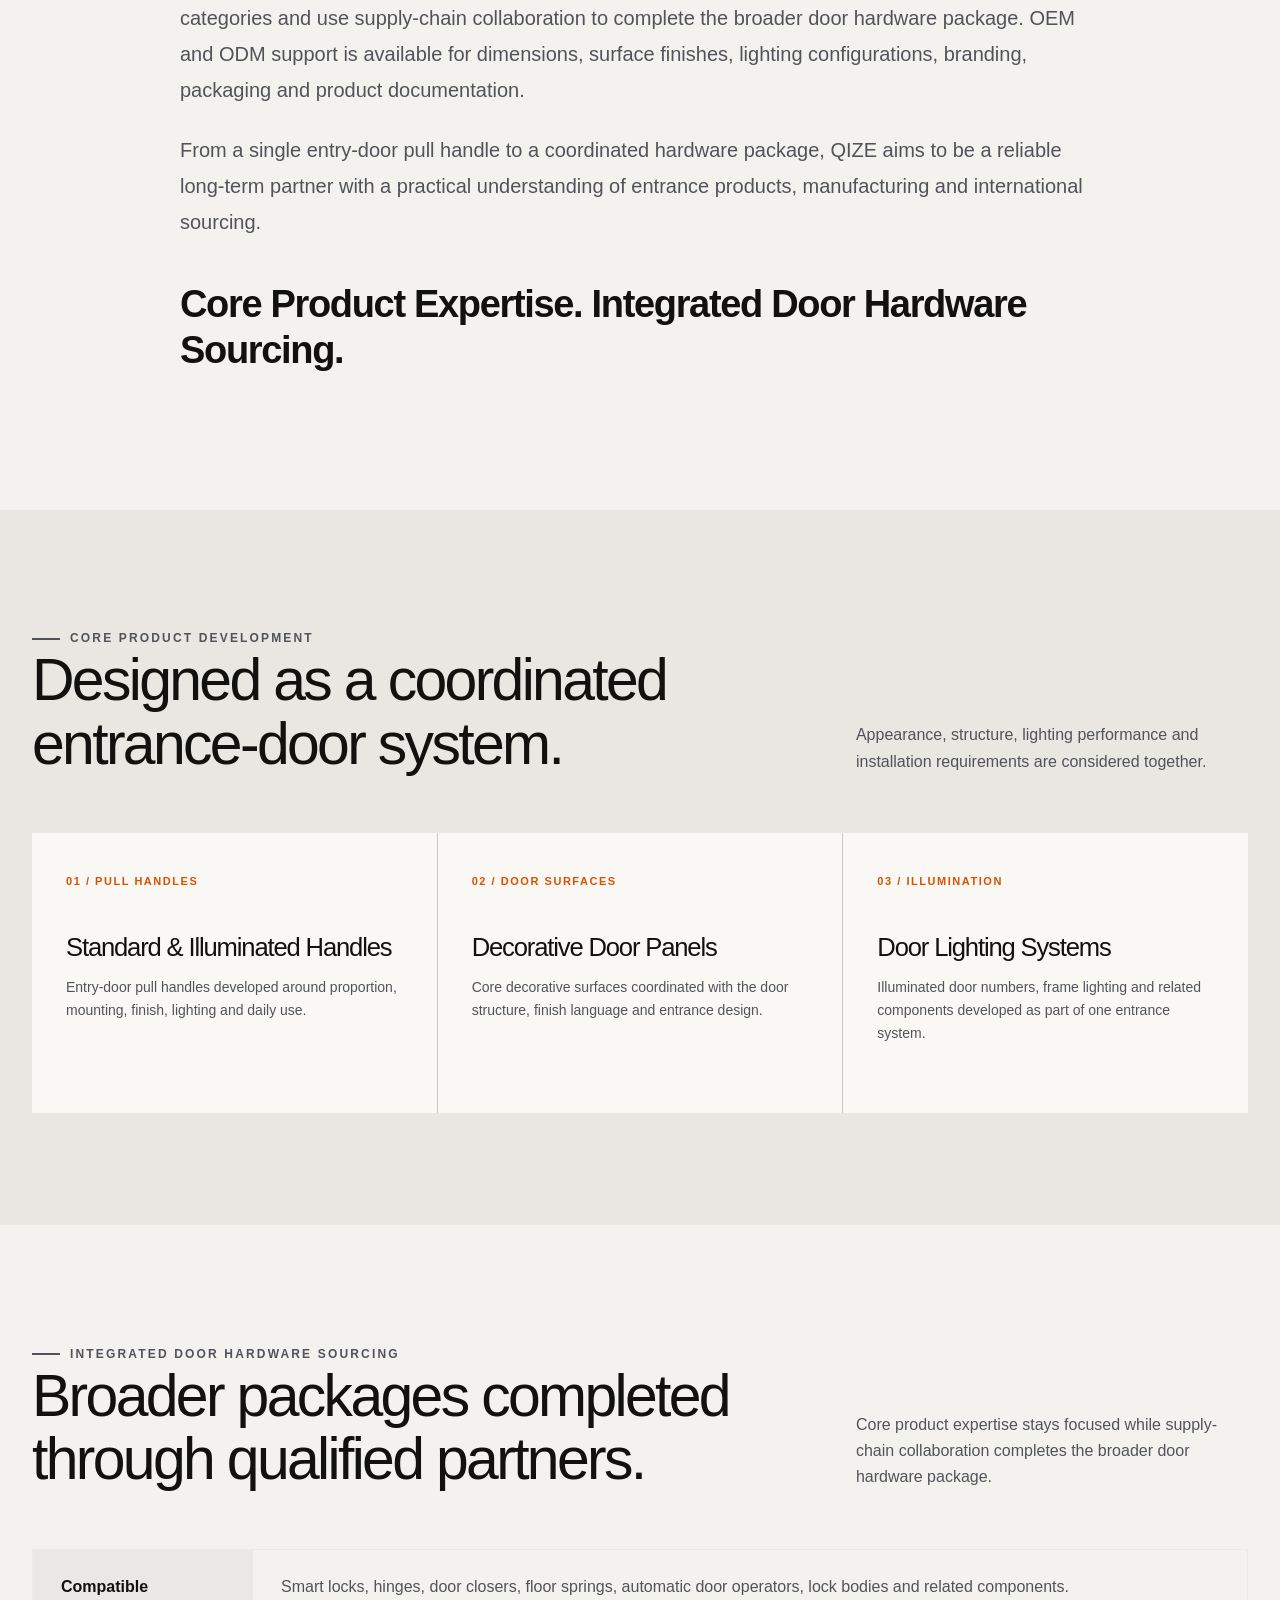
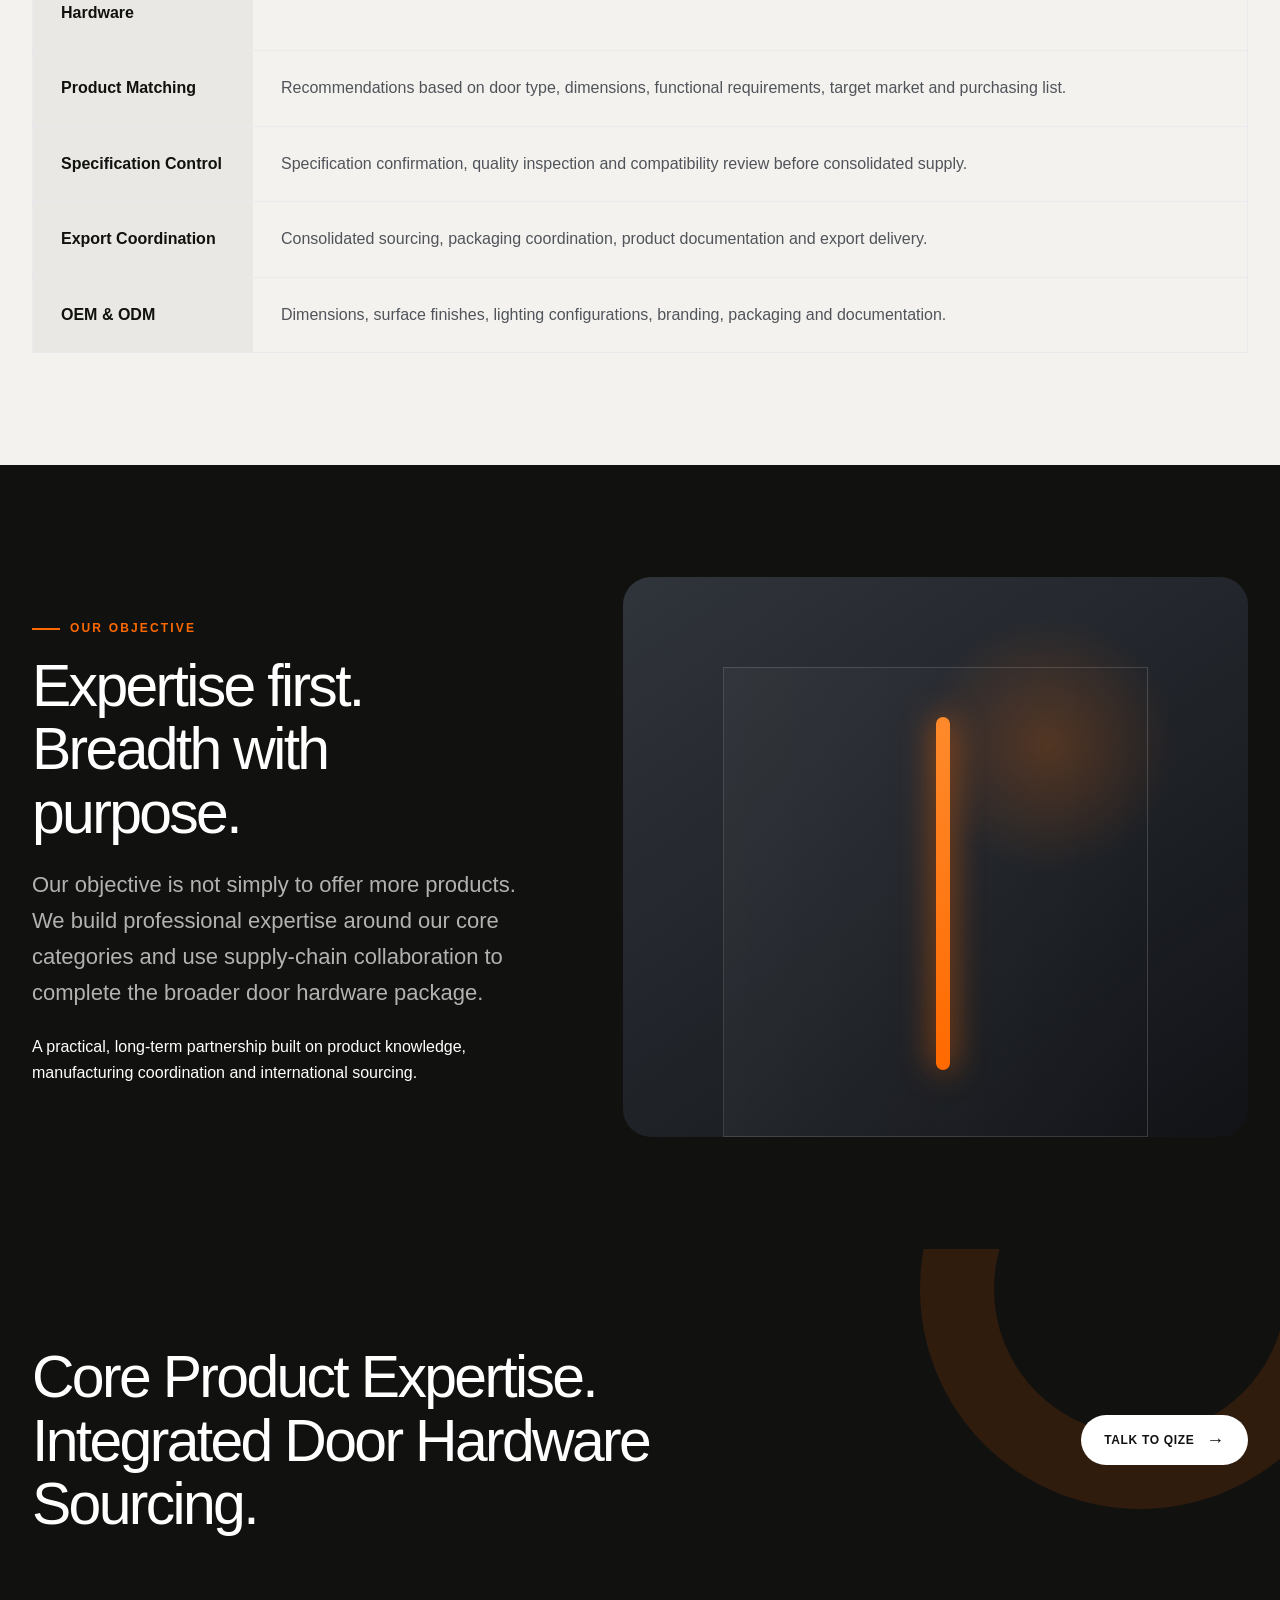
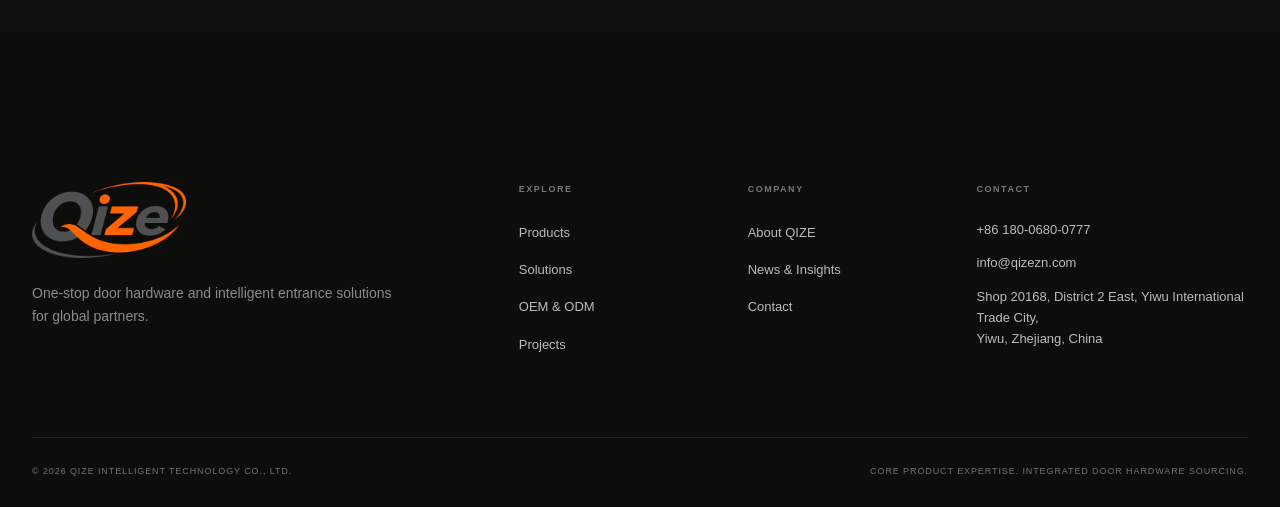
==== commit 53968230: "Unify editorial navigation and brand language" ====
--- a/about/index.html
+++ b/about/index.html
@@ -11,7 +11,7 @@
     <meta name="theme-color" content="#17191d" />
     <link rel="canonical" href="https://www.qizezn.com/about/" />
     <link rel="icon" href="../assets/images/qize-logo.png" />
-    <link rel="stylesheet" href="../assets/css/styles.css?v=20260731-editorial-2" />
+    <link rel="stylesheet" href="../assets/css/styles.css?v=20260731-editorial-3" />
   </head>
   <body>
     <a class="skip-link" href="#main">Skip to content</a>
@@ -36,8 +36,9 @@
           <a class="nav-link" href="../news/">News</a>
           <a class="nav-link" href="../contact/">Contact</a>
         </nav>
-        <a class="btn btn-primary header-cta" href="../contact/">
-          Request a Quote <span class="arrow">→</span>
+        <a class="header-contact" href="../contact/">
+          <span>Project inquiry</span>
+          <span class="header-contact-arrow" aria-hidden="true">↗</span>
         </a>
         <button class="menu-toggle" type="button" aria-label="Open navigation" aria-expanded="false" data-menu-toggle>
           <span></span><span></span><span></span>
@@ -207,9 +208,9 @@
             <div class="footer-contact"><a href="tel:+8618006800777">+86 180-0680-0777</a><a href="mailto:info@qizezn.com">info@qizezn.com</a><address>Shop 20168, District 2 East, Yiwu International Trade City,<br />Yiwu, Zhejiang, China</address></div>
           </div>
         </div>
-        <div class="footer-bottom"><span>© <span data-year>2026</span> QIZE Intelligent Technology Co., Ltd.</span><span>One-Stop Door Hardware Solution.</span></div>
+        <div class="footer-bottom"><span>© <span data-year>2026</span> QIZE Intelligent Technology Co., Ltd.</span><span>Core Product Expertise. Integrated Door Hardware Sourcing.</span></div>
       </div>
     </footer>
-    <script src="../assets/js/site.js?v=20260731-editorial-2" defer></script>
+    <script src="../assets/js/site.js?v=20260731-editorial-3" defer></script>
   </body>
 </html>
--- a/assets/css/styles.css
+++ b/assets/css/styles.css
@@ -1654,13 +1654,13 @@
   min-height: 44px;
   padding: 10px 18px;
   border: 1px solid var(--ink);
-  color: var(--ink);
-  background: transparent;
-}
-
-.header-cta:hover {
   color: var(--white);
   background: var(--ink);
+}
+
+.header-cta:hover {
+  color: var(--ink);
+  background: var(--orange);
 }
 
 .btn {
